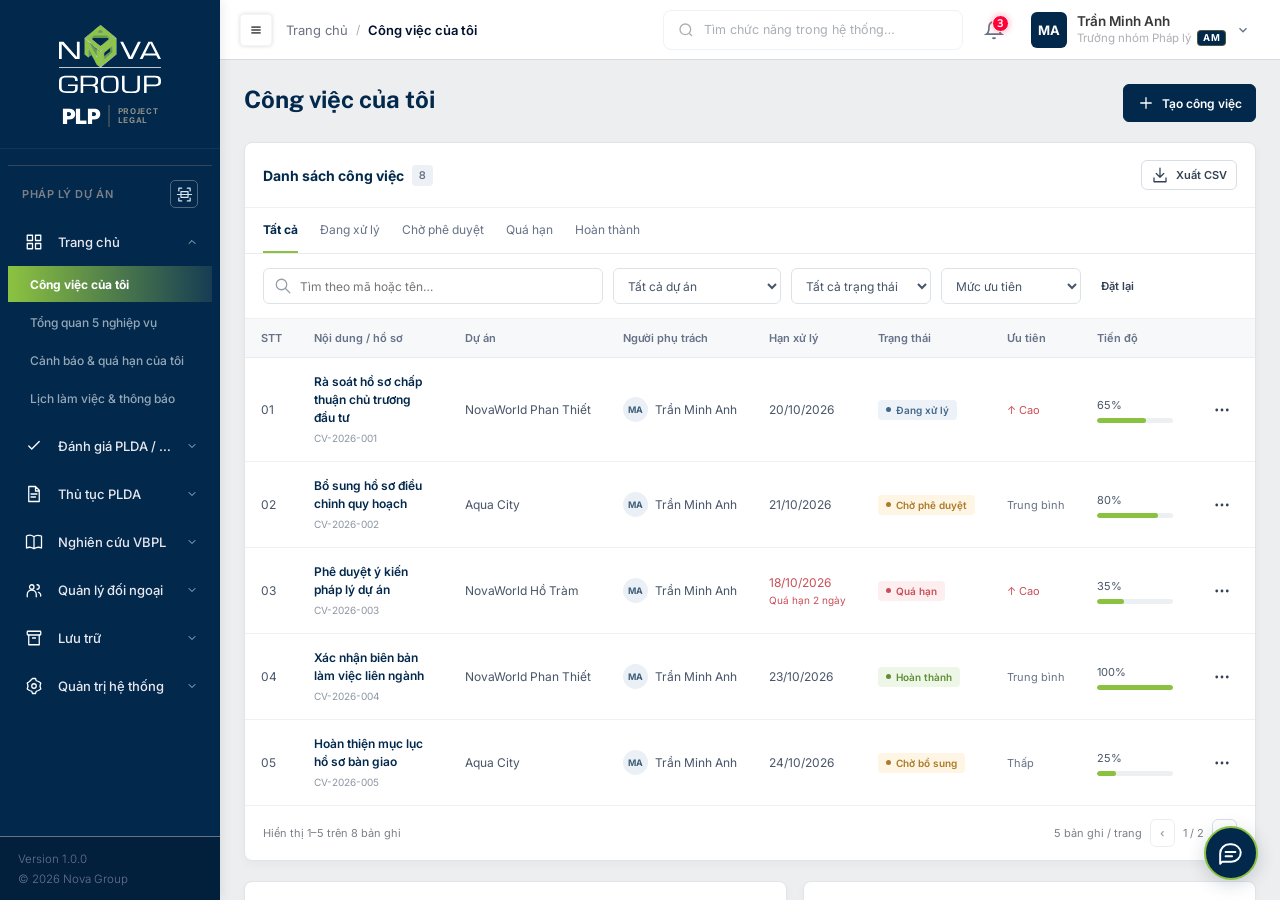
==== index.html @ b6249e37 "Format section saved data timestamps as dd/mm/yy hh:mm" ====
<!DOCTYPE html>
<html lang="vi">
<head>
  <meta charset="UTF-8">
  <meta name="viewport" content="width=device-width, initial-scale=1.0">
  <title>NovaGroup · PLP | Quản lý pháp lý dự án</title>
  
  <!-- Google Fonts: Inter, Public Sans, Nunito Sans -->
  <link rel="preconnect" href="https://fonts.googleapis.com">
  <link rel="preconnect" href="https://fonts.gstatic.com" crossorigin>
  <link href="https://fonts.googleapis.com/css2?family=Inter:wght@300;400;500;600;700;800&family=Nunito+Sans:wght@600;700;800&family=Public+Sans:wght@500;600;700;800&display=swap" rel="stylesheet">
  
  <!-- NVG Standard Layout CSS -->
  <link rel="stylesheet" href="./nvg-standard-layout 1.css">
  
  <style>
    /* Inline helper for interactive demo dropdowns */
    .nvg-dropdown-menu {
      position: absolute;
      top: 52px;
      right: 16px;
      width: 240px;
      background: #FFFFFF;
      border: 1px solid #E2E8F0;
      border-radius: 8px;
      box-shadow: 0 10px 25px -5px rgba(0, 0, 0, 0.1), 0 8px 10px -6px rgba(0, 0, 0, 0.05);
      display: none;
      flex-direction: column;
      padding: 6px 0;
      z-index: 200;
    }
    .nvg-dropdown-menu.show {
      display: flex;
    }
    .nvg-dropdown-header {
      padding: 8px 14px 4px;
      font-size: 11px;
      font-weight: 700;
      color: #94A3B8;
      text-transform: uppercase;
      letter-spacing: 0.5px;
    }
    .nvg-dropdown-item {
      padding: 8px 14px;
      font-size: 13px;
      color: #334155;
      text-decoration: none;
      display: flex;
      align-items: center;
      justify-content: space-between;
      cursor: pointer;
      transition: background 0.15s;
    }
    .nvg-dropdown-item:hover {
      background: #F1F5F9;
      color: #02284C;
    }
    .nvg-dropdown-item.active {
      font-weight: 600;
      color: #02284C;
      background: #EFF6FF;
    }
    .nvg-dropdown-divider {
      height: 1px;
      background: #E2E8F0;
      margin: 4px 0;
    }
  </style>
  <link rel="stylesheet" href="./plp.css?v=20261027-data-time">
</head>
<body>

  <!-- =====================================================================
       MASTER APP LAYOUT (LEFT + TOP + BOT + CLEAN MAIN CANVAS)
       ===================================================================== -->
  <div class="nvg-app-layout" id="nvgAppLayout">

    <!-- ===================================================================
         1. LEFT: STANDARD SIDEBAR (Slidebar_Expense - Width: 220px, #02284C)
         =================================================================== -->
    <aside class="nvg-sidebar" id="nvgSidebar">
      
      <!-- LOGO OMP / NovaGroup Brand Area (Figma Frame logo - Height: 149px, #02284C) -->
      <a href="#" class="nvg-sidebar-logo" title="NovaGroup Operations Management Platform">
        <svg class="nvg-logo-svg" width="102" height="68" viewBox="0 0 102 68" fill="none" xmlns="http://www.w3.org/2000/svg">
<path fill-rule="evenodd" clip-rule="evenodd" d="M41.4528 5.09034C41.2896 5.21474 39.168 6.95646 38.6376 7.41262H44.268C43.7376 6.95646 41.616 5.21474 41.4528 5.09034ZM29.988 16.9506C31.5384 19.8534 37.2504 30.3867 37.74 31.2575V25.203L36.0264 22.1343L29.988 16.9506ZM34.3128 13.011H48.4296L49.9392 14.1721C50.2248 13.9233 50.5104 13.716 50.7552 13.5086C49.2864 12.1816 47.8176 10.896 47.7768 10.8546H34.884C34.8432 10.896 33.4968 12.1401 32.1504 13.4257C32.436 13.6745 32.7216 13.9233 33.048 14.1721L34.3128 13.011ZM29.376 32.3357V24.1248L32.6808 30.2623L29.376 32.3357ZM51.0816 23.1295V26.4056L45.1656 31.2575V34.3263C45.6552 33.9116 53.4072 27.5253 53.5296 27.4423V21.0975C53.3664 21.2634 52.3464 22.0928 51.0816 23.1295Z" fill="#5F9E45"/>
<path fill-rule="evenodd" clip-rule="evenodd" d="M38.0254 31.9207C38.0254 31.9622 37.9846 32.0451 37.903 32.0866C37.8214 32.0866 37.7398 32.0866 37.7398 32.0037C37.7398 32.0037 29.335 16.4527 29.335 16.4112C29.2942 16.3697 29.2534 16.3283 29.1718 16.2868L25.8262 13.4254V29.474C25.9486 29.557 28.6414 31.7963 29.0902 32.1696V23.5025C29.0902 23.4195 29.131 23.378 29.2126 23.3366C29.2942 23.3366 29.335 23.378 29.3758 23.4195C29.3758 23.4195 37.9438 39.3852 37.9438 39.4267C37.9846 39.4682 40.7998 41.749 41.2078 42.1222C41.2078 41.5002 41.2486 26.82 41.2486 26.6541L38.0254 23.8757V31.9207ZM55.8958 14.006L52.387 17.0332C47.8582 20.9314 41.6158 26.2394 41.4526 26.3638L37.9846 23.378C35.4958 21.2216 32.1094 18.3188 29.539 16.1624L25.9486 13.0936C26.1934 12.8863 28.3966 11.0616 28.5598 10.9372C28.7638 11.1031 41.3302 21.429 41.3302 21.429C41.371 21.4705 41.4526 21.4705 41.5342 21.429C41.5342 21.429 54.1822 11.1446 54.3454 10.9787C54.5086 11.1031 56.7118 12.9278 56.9566 13.1351C56.9158 13.1351 56.5486 13.4669 55.8958 14.006ZM56.0998 14.2548C56.0998 14.2548 52.7542 17.1162 49.2454 20.102L41.6158 26.6541V42.0807C42.1054 41.666 56.9974 29.3911 57.1198 29.3082V13.4254C56.7526 13.7157 56.0998 14.2548 56.0998 14.2548ZM53.8558 27.5665V20.8069C53.8558 20.7655 53.815 20.6825 53.7334 20.6411C53.6926 20.5996 53.611 20.6411 53.5702 20.6825L44.9206 27.7738C44.8798 27.8153 44.8798 27.8567 44.8798 27.8982V34.6992C44.8798 34.7407 44.9206 34.8236 44.9614 34.8236C45.0022 34.8651 45.0838 34.8236 45.1246 34.8236L53.815 27.6909C53.815 27.6494 53.8558 27.6079 53.8558 27.5665ZM34.7206 10.6055C34.7614 10.564 34.8022 10.564 34.843 10.564H47.8174C47.8582 10.564 47.899 10.564 47.9398 10.6055C47.9398 10.6055 49.4902 11.974 50.9998 13.301C52.5502 12.0569 53.7742 11.0616 54.1822 10.7299C52.0198 8.9467 49.3678 6.79029 49.3678 6.79029C49.3678 6.79029 41.6158 0.486948 41.4526 0.32107C41.3302 0.404009 33.2926 7.03911 28.8454 10.6884C29.2534 11.0202 30.4366 11.974 31.9054 13.218C33.2926 11.9325 34.7206 10.6055 34.7206 10.6055ZM38.107 7.41233L41.371 4.75829C41.4526 4.71682 41.4934 4.71682 41.575 4.75829L44.839 7.41233C44.8798 7.4538 44.9206 7.53674 44.8798 7.57821C44.8798 7.66115 44.7982 7.70262 44.7166 7.70262H38.1886C38.107 7.70262 38.0662 7.66115 38.0254 7.57821C38.0254 7.53674 38.0254 7.49527 38.107 7.41233Z" fill="#8DC63F"/>
<path fill-rule="evenodd" clip-rule="evenodd" d="M38.1886 7.70262H44.7166C44.7982 7.70262 44.839 7.66147 44.8798 7.62C44.9206 7.53706 44.8798 7.49559 44.839 7.45412L41.575 4.80008C41.5342 4.75861 41.4526 4.75861 41.371 4.80008L38.107 7.45412C38.0662 7.49559 38.0254 7.57853 38.0662 7.62C38.0662 7.66147 38.107 7.70262 38.1886 7.70262ZM41.4528 5.09034C41.616 5.21474 43.7376 6.95646 44.268 7.41262H38.6376C39.168 6.95646 41.2896 5.21474 41.4528 5.09034ZM57.3238 12.9695C57.3646 12.9695 57.4054 13.0525 57.4054 13.094V29.2255C57.4054 29.2255 57.4054 29.4744 57.3646 29.4744L41.575 42.5372C41.5342 42.5787 41.5342 42.5787 41.4934 42.6202C41.4526 42.6616 41.371 42.6616 41.3302 42.6202L37.7806 39.6344C37.7806 39.5929 37.7398 39.5929 37.7398 39.5929C37.7398 39.5929 29.9879 25.1201 29.4575 24.0833V32.4187C29.4575 32.5016 29.4167 32.5431 29.3759 32.5431C29.3351 32.5846 29.2535 32.5846 29.2127 32.5431L25.6631 29.5988C25.6223 29.5573 25.6223 29.5158 25.6223 29.4744V13.011L41.4526 0.031102C41.4934 -0.0103673 41.6158 -0.0103673 41.6566 0.031102L57.3238 12.9695ZM41.4526 0.32107C41.6158 0.445478 49.327 6.79061 49.327 6.79061C49.327 6.79061 51.9382 8.94702 54.1414 10.7302C53.7334 11.062 52.5094 12.0572 50.959 13.3013C49.4494 11.9743 47.899 10.6058 47.899 10.6058C47.8582 10.5643 47.8174 10.5643 47.7766 10.5643H34.8023C34.7615 10.564 34.7207 10.564 34.6799 10.6058C34.6799 10.6058 33.2927 11.9328 31.8647 13.2598C30.3551 12.0158 29.2127 11.062 28.8047 10.7302C33.2927 7.0809 41.3302 0.445478 41.4526 0.32107ZM50.7142 13.5086C49.2454 12.1816 47.7766 10.9375 47.7358 10.8546L34.884 10.8546C34.8432 10.896 33.4968 12.1401 32.1504 13.4257C35.8632 16.4944 41.2894 20.9317 41.4526 21.0561C41.575 20.9731 46.9606 16.5774 50.7142 13.5086ZM41.2078 26.5715L38.0254 23.8345L38.0254 31.9207C38.0254 32.0037 37.9846 32.0451 37.903 32.0866C37.8214 32.0866 37.7806 32.0866 37.7398 32.0037C37.7398 32.0037 29.335 16.4527 29.335 16.4112C29.2942 16.3697 29.2534 16.3283 29.1718 16.2868L25.8262 13.4254V29.474C25.9486 29.557 28.6414 31.7963 29.0902 32.1696V23.5025C29.0902 23.4195 29.131 23.378 29.2126 23.3366C29.2942 23.3366 29.335 23.378 29.3758 23.4195C29.3758 23.4195 37.903 39.3852 37.9438 39.4267C37.9846 39.4682 40.7998 41.749 41.2078 42.1222L41.2078 26.5715ZM29.988 16.9506C31.5384 19.8534 37.2504 30.3867 37.74 31.2575L37.7398 23.5857L29.988 16.9506ZM41.4526 26.3638C41.575 26.2394 47.8582 20.9314 52.387 17.0332L55.8958 14.006C56.5486 13.4669 56.9158 13.1354 56.9566 13.094C56.7118 12.8866 54.5494 11.1034 54.3454 10.9375C54.1414 11.1034 41.5342 21.3878 41.5342 21.3878C41.4934 21.4293 41.4118 21.4293 41.3302 21.3878C41.3302 21.3878 28.7639 11.062 28.5599 10.8961C28.3967 11.0205 26.1935 12.8451 25.9487 13.0525L29.5391 16.1212C32.0687 18.3191 35.4551 21.222 37.9846 23.3369L41.4526 26.3638ZM57.079 29.3085V13.4672C56.7526 13.716 56.0998 14.2548 56.0998 14.2548C56.0998 14.2548 52.7542 17.1162 49.2454 20.102L41.6158 26.6541V42.0807C42.1054 41.666 56.9566 29.3914 57.079 29.3085ZM53.7334 20.6411C53.6926 20.5996 53.611 20.5999 53.5702 20.6414L44.9206 27.7738C44.8798 27.8153 44.8798 27.8567 44.8798 27.8982V34.6992C44.8798 34.7407 44.9206 34.8236 44.9614 34.8236C45.0022 34.8651 45.0838 34.8236 45.1246 34.8236L53.815 27.6909C53.8558 27.6494 53.8966 27.6082 53.8966 27.5668V20.8073C53.8558 20.7243 53.815 20.6411 53.7334 20.6411ZM53.5294 27.4838L53.5296 21.0975C53.04 21.4707 45.2878 27.8571 45.1654 27.94L45.1656 34.3263C45.6552 33.953 53.407 27.5668 53.5294 27.4838Z" fill="white"/>
<path fill-rule="evenodd" clip-rule="evenodd" d="M20.6448 16.7436V34.0363H16.1568L2.73359 18.9414V34.0363H0V16.7436H4.44719L17.9112 31.9628V16.7436H20.6448Z" fill="white"/>
<path fill-rule="evenodd" clip-rule="evenodd" d="M79.0297 16.7437H81.8857L73.4809 34.0365H69.6865L61.2001 16.7437H64.0561L70.3801 29.2675L70.9921 30.5945C71.2369 31.0922 71.4001 31.5483 71.5633 31.9215H71.6449C72.0121 31.0507 72.3793 30.1798 72.7873 29.2675L79.0297 16.7437Z" fill="white"/>
<path fill-rule="evenodd" clip-rule="evenodd" d="M97.3488 30.3872H85.3536L83.5176 34.0365H80.7025L89.3928 16.7437H93.1464L102 34.0365H99.1848L97.3488 30.3872ZM96.5736 28.3966L91.3104 18.3611L86.1288 28.3966H96.5736Z" fill="white"/>
<path d="M102 42.123H0.000184764V42.7036H102V42.123Z" fill="white"/>
<path d="M18.6865 59.4569V61.406C18.6865 65.6359 18.6865 67.9996 11.669 67.9996H7.79297C1.87698 67.9996 0.000184764 65.5529 0.000184764 62.5671V57.342C0.000184764 53.0706 1.18338 50.7898 8.11937 50.7898H12.4034C17.0137 50.7898 18.6457 52.2827 18.6457 54.8953C18.6457 55.2685 18.6457 55.5173 18.6457 55.8905H16.1161V55.1026C16.1161 54.2318 15.9529 52.5315 12.689 52.5315H7.18097C3.34578 52.5315 2.65218 53.6927 2.65218 57.0517V61.7792C2.65218 65.2626 3.67218 66.3408 7.50737 66.3408H11.9138C15.3818 66.3408 16.1161 65.2212 16.1161 63.4794V61.1157H8.97616V59.4569H18.6865Z" fill="white"/>
<path d="M96.3292 50.7902H85.1092V68H87.598V61.2405H95.3908C99.634 61.2405 101.96 60.0379 101.96 56.9691V55.7665C102 54.6054 102.204 50.7902 96.3292 50.7902ZM99.3484 56.6788C99.3484 58.7523 97.9204 59.5817 94.7788 59.5817H87.598V52.449H94.3708C99.1852 52.4075 99.43 53.3613 99.3484 56.6788Z" fill="white"/>
<path d="M52.0613 50.7902H49.4909C44.3093 50.7902 41.9021 51.4952 41.9021 58.0888V60.7014C41.9021 67.3365 44.2685 68 49.4909 68H52.0613C57.2429 68 59.6093 67.295 59.6093 60.7014V58.0888C59.6093 51.4537 57.2429 50.7902 52.0613 50.7902ZM57.0797 60.4526C57.0797 66.3827 55.9373 66.3827 51.6941 66.3827H49.8581C45.7373 66.3827 44.4317 66.3827 44.4317 60.4526V58.3376C44.4317 52.4075 45.5741 52.4075 49.8173 52.4075H51.6533C55.9373 52.4075 57.0389 52.4075 57.0389 58.3376V60.4526H57.0797Z" fill="white"/>
<path d="M80.9065 50.7902V63.231C80.9065 67.6268 77.3977 68 73.0729 68H70.8697C66.5449 68 63.0361 67.6268 63.0361 63.231V50.7902H65.5657V61.0331C65.5657 65.4289 65.5657 66.4242 71.1961 66.4242H72.7465C78.3769 66.4242 78.3769 65.4289 78.3769 61.0331V50.7902H80.9065Z" fill="white"/>
<path d="M39.0461 55.6421V55.3104C39.0461 53.6516 38.5973 50.7902 32.5589 50.7902H21.6654V68H24.1949V61.0331H31.3349C35.5781 61.0331 36.1901 62.2772 36.1901 63.7701V68H38.7605V63.4798C38.7605 60.9087 36.4349 60.2867 35.1293 60.2867C38.8421 59.7891 39.0461 58.545 39.0461 55.6421ZM36.4349 56.6374C36.4349 58.2132 35.5781 59.4573 32.0285 59.4573H24.2358V52.4904H32.7629C36.2717 52.4904 36.4349 54.1907 36.4349 55.7665V56.6374Z" fill="white"/>
</svg>
        <div class="nvg-omp-submark">
          <span class="nvg-omp-code">PLP</span>
          <div class="nvg-omp-pipe"></div>
          <div class="nvg-omp-labels">
            <span>PROJECT</span>
            <span>LEGAL</span>
          </div>
        </div>
      </a>

      <!-- SLIDE MENU LIST (REAL ESTATE SUB-SYSTEMS - FIGMA MATCH) -->
      <nav class="nvg-sidebar-menu" id="navigation" aria-label="Menu nghiệp vụ"></nav>

      <!-- SIDEBAR FOOTER (Frame 188 - Height: 64px, #02203C) -->
      <div class="nvg-sidebar-footer">
        <span class="nvg-version-text">Version 1.0.0</span>
        <span class="nvg-version-text">© 2026 Nova Group</span>
      </div>

    </aside>

    <!-- ===================================================================
         RIGHT CONTENT COLUMN (TOP HEADER + MAIN CANVAS + SYSTEM BOTBAR)
         =================================================================== -->
    <div class="nvg-main-wrapper">

      <!-- =================================================================
           2. TOP: STANDARD HEADER (HEADER - Height: 60px, #FFFFFF)
           ================================================================= -->
      <header class="nvg-header">
        
        <!-- Header Left: Sidebar Toggle (Hamburger) -->
        <div class="nvg-header-left">
          
          <!-- Toggle Button (Frame 28766 - 32x32px Hamburger) -->
          <button class="nvg-toggle-btn" id="sidebarToggleBtn" title="Thu gọn / Mở rộng Menu" onclick="toggleSidebar()">
            <svg viewBox="0 0 24 24"><line x1="4" y1="7" x2="20" y2="7"></line><line x1="4" y1="12" x2="20" y2="12"></line><line x1="4" y1="17" x2="20" y2="17"></line></svg>
          </button>
          <nav id="breadcrumb" class="nvg-breadcrumb" aria-label="Đường dẫn"></nav>
        </div>

        <!-- Header Right: Search, Notifications, Profile (Figma Match) -->
        <div class="nvg-header-right">
          
          <!-- Search Input Box (Figma exact placeholder) -->
          <div class="nvg-search-box">
            <div class="nvg-search-icon">
              <svg viewBox="0 0 24 24"><circle cx="11" cy="11" r="8"></circle><line x1="21" y1="21" x2="16.65" y2="16.65"></line></svg>
            </div>
            <input type="text" class="nvg-search-input" id="globalSearch" aria-label="Tìm kiếm chức năng" placeholder="Tìm chức năng trong hệ thống…" autocomplete="off">
          </div>

          <!-- Notification Bell with Red Badge ("6") -->
          <button class="nvg-noti-btn" title="Thông báo hệ thống" onclick="navigate('p04')">
            <svg viewBox="0 0 24 24"><path d="M18 8A6 6 0 0 0 6 8c0 7-3 9-3 9h18s-3-2-3-9"></path><path d="M13.73 21a2 2 0 0 1-3.46 0"></path></svg>
            <span class="nvg-noti-badge">3</span>
          </button>

          <!-- User Profile: Trần Minh Anh (Trưởng nhóm Pháp lý) -->
          <div class="nvg-user-profile" id="userProfileBtn" onclick="toggleProfileDropdown()">
            <div class="nvg-avatar" style="background: linear-gradient(135deg, #10B981, #047857);">
              <!-- User Initials or Avatar -->
              <span style="font-weight: 700; color: #FFFFFF;">MA</span>
            </div>
            <div class="nvg-user-info">
              <span class="nvg-user-name">Trần Minh Anh</span>
              <div class="nvg-user-role-row">
                <span class="nvg-user-role">Trưởng nhóm Pháp lý</span>
                <span class="nvg-am-badge">AM</span>
              </div>
            </div>
            <div class="nvg-user-chevron">
              <svg viewBox="0 0 24 24"><polyline points="6 9 12 15 18 9"></polyline></svg>
            </div>
          </div>

          <!-- AM Role Dropdown Menu (Interactive Simulation) -->
          <div class="nvg-dropdown-menu" id="profileDropdown">
            <div class="nvg-dropdown-header">Vai trò trình bày</div>
            <button class="nvg-dropdown-item btn ghost" onclick="switchAmRole('Trưởng nhóm Pháp lý')">Trưởng nhóm Pháp lý <span class="nvg-am-badge">AM</span></button>
            <button class="nvg-dropdown-item btn ghost" onclick="switchAmRole('Chuyên viên Pháp lý')">Chuyên viên Pháp lý</button>
            <button class="nvg-dropdown-item btn ghost" onclick="switchAmRole('Chuyên viên Lưu trữ')">Chuyên viên Lưu trữ</button>
            <div class="nvg-dropdown-divider"></div>
            <a class="nvg-dropdown-item" href="./login.html">Màn hình đăng nhập</a>
          </div>
      </header>

      <!-- =================================================================
           3. MAIN WORKSPACE CANVAS (CLEAN SHELL - CONTENT AGNOSTIC)
           ================================================================= -->
      <main class="nvg-main-canvas" id="mainCanvas"><div class="nvg-content-shell" id="workspace"></div></main>

    </div>

  </div>

  <div id="searchResults" class="search-results" hidden></div>
  <div id="overlay" class="overlay" hidden></div>
  <div id="toast" class="toast" role="status" hidden></div>
  <script src="./plp-data.js"></script>
  <script src="./plp.js"></script>
  <script src="./plp-scan.js"></script>
  <script src="./plp-research-data.js"></script>
  <script src="./plp-research.js"></script>
  <script src="./plp-archive-data.js"></script>
  <script src="./plp-archive.js"></script>
  <script src="./plp-external.js"></script>
  <script src="./plp-aqua-data.js"></script>
  <script src="./plp-aqua-chat.js"></script>
  <script src="./plp-ma.js?v=20261027-data-time"></script>
  <script src="./plp-ma-reception.js?v=20261026-items"></script>
  <script src="./plp-users.js"></script>
</body>
</html>
---- nvg-standard-layout 1.css ----
/**
 * ==============================================================================
 * NOVAGROUP STANDARD UI DESIGN SYSTEM & LAYOUT SHELL
 * Version: 1.0.0 (2026 Baseline)
 * Based on Figma Blueprint: OMP & NVG Enterprise Standard Layout
 * 
 * Elements Included:
 *   - Left: Standard Sidebar (220px, #02284C) with Logo, Slide Menu, Submenu & Footer
 *   - Top:  Standard Header (60px, #FFFFFF) with Toggle, Breadcrumbs, Search, Noti, Profile & AM
 *   - Bot:  Sidebar Footer (64px, #02203C) + System Bottom Status Bar (32px, #FFFFFF)
 *   - Main: Clean Canvas Shell (#EDEEEF) ready for any business module
 * ==============================================================================
 */

@import url('https://fonts.googleapis.com/css2?family=Inter:wght@300;400;500;600;700;800&family=Nunito+Sans:wght@600;700;800&family=Public+Sans:wght@500;600;700;800&display=swap');

:root {
  /* ---------------------------------------------------------
   * COLOR TOKENS (FIGMA EXTRACTED)
   * --------------------------------------------------------- */
  --nvg-canvas-bg: #EDEEEF;
  
  /* Sidebar (Left) */
  --nvg-sidebar-width: 220px;
  --nvg-sidebar-width-collapsed: 68px;
  --nvg-sidebar-bg: #02284C;              /* BLUE/B3 */
  --nvg-sidebar-footer-bg: #02203C;       /* Darker Navy */
  --nvg-sidebar-border-divider: #334759;  /* Frame 34822 border */
  --nvg-sidebar-footer-border: #667286;   /* Frame 188 border */
  --nvg-sidebar-text-main: #E8E9F0;       /* Menu text */
  --nvg-sidebar-text-muted: #96A8B7;      /* Submenu item text */
  --nvg-sidebar-text-subtle: #A5B9C9;
  --nvg-sidebar-text-dim: #7B8088;        /* Section header WORKSPACE */
  --nvg-sidebar-text-footer: #697391;     /* Version text */
  --nvg-sidebar-chevron: #D4D9DD;
  
  /* Active Submenu Highlight */
  --nvg-sub-active-gradient: linear-gradient(90deg, #8BC141 0%, rgba(193, 239, 155, 0.1) 100%);
  --nvg-accent-green: #8BC141;
  
  /* Topbar (Top) */
  --nvg-header-height: 60px;
  --nvg-header-bg: #FFFFFF;
  --nvg-header-border: #D9D9D9;
  --nvg-search-border: #F0F2F5;
  --nvg-search-placeholder: #A9AFB5;
  --nvg-noti-icon-color: #667286;
  --nvg-noti-badge-bg: #FF0037;
  --nvg-noti-badge-glow: rgba(249, 60, 101, 0.45);
  
  /* Profile & Typography */
  --nvg-user-name: #383838;
  --nvg-user-role: #ADAFB4;
  --nvg-user-chevron: #667286;
  --nvg-am-badge-bg: #02284C;
  --nvg-am-badge-gold: #C59B27;
  
  /* Bottom Bar (Bot) */
  --nvg-botbar-height: 32px;
  --nvg-botbar-bg: #FFFFFF;
  --nvg-botbar-border: #D9D9D9;
  --nvg-botbar-text: #667286;
  
  /* Fonts */
  --nvg-font-sans: 'Inter', -apple-system, BlinkMacSystemFont, 'Segoe UI', Roboto, Helvetica, Arial, sans-serif;
  --nvg-font-brand: 'Public Sans', 'Inter', sans-serif;
  --nvg-font-num: 'Nunito Sans', 'Inter', sans-serif;

  /* Transitions & Shadows */
  --nvg-transition: all 0.22s cubic-bezier(0.4, 0, 0.2, 1);
  --nvg-shadow-toggle: 0px 0px 4px rgba(0, 0, 0, 0.15);
  --nvg-shadow-card: 0px 4px 10px rgba(0, 0, 0, 0.03);
}

/* ---------------------------------------------------------
 * BASE RESET
 * --------------------------------------------------------- */
* {
  box-sizing: border-box;
  margin: 0;
  padding: 0;
}

html, body {
  width: 100%;
  height: 100%;
  overflow: hidden;
  font-family: var(--nvg-font-sans);
  background-color: var(--nvg-canvas-bg);
  color: #1C212C;
  -webkit-font-smoothing: antialiased;
  -moz-osx-font-smoothing: grayscale;
}

/* ---------------------------------------------------------
 * MASTER APP CONTAINER (FLEXIBLE FULL-SCREEN CANVAS)
 * --------------------------------------------------------- */
.nvg-app-layout {
  display: flex;
  width: 100vw;
  height: 100vh;
  background-color: var(--nvg-canvas-bg);
  overflow: hidden;
  position: relative;
}

/* =========================================================
 * 1. LEFT: STANDARD SIDEBAR (Slidebar_Expense)
 * ========================================================= */
.nvg-sidebar {
  width: var(--nvg-sidebar-width);
  height: 100vh;
  background-color: var(--nvg-sidebar-bg);
  display: flex;
  flex-direction: column;
  flex-shrink: 0;
  position: relative;
  z-index: 100;
  transition: width 0.25s cubic-bezier(0.4, 0, 0.2, 1);
  box-shadow: 2px 0 10px rgba(0, 0, 0, 0.08);
}

/* Sidebar Logo Header (LOGO OMP - Height: 149px, #02284C) */
.nvg-sidebar-logo {
  box-sizing: border-box;
  display: flex;
  flex-direction: column;
  align-items: center;
  justify-content: center;
  padding: 18px 14px 14px;
  gap: 12px;
  width: 100%;
  height: 149px;
  border-bottom: 1px solid rgba(255, 255, 255, 0.06);
  text-decoration: none;
  transition: var(--nvg-transition);
}

.nvg-sidebar-logo .nvg-logo-svg {
  width: 102px;
  height: 68px;
  display: block;
  flex-shrink: 0;
}

.nvg-sidebar-logo:hover {
  opacity: 0.95;
  transform: translateY(-1px);
}

/* OMP Submark Lockup (OM | OPERATION MANAGEMENT) */
.nvg-omp-submark {
  display: flex;
  flex-direction: row;
  align-items: center;
  justify-content: center;
  gap: 8px;
  width: 102px;
}

.nvg-omp-code {
  font-family: var(--nvg-font-sans);
  font-weight: 900;
  font-size: 21px;
  line-height: 1;
  color: #FFFFFF;
  letter-spacing: -0.5px;
}

.nvg-omp-pipe {
  width: 1.5px;
  height: 22px;
  background-color: #334759;
  flex-shrink: 0;
}

.nvg-omp-labels {
  display: flex;
  flex-direction: column;
  line-height: 1.15;
}

.nvg-omp-labels span {
  font-family: var(--nvg-font-brand);
  font-weight: 700;
  font-size: 8px;
  letter-spacing: 0.08em;
  color: #8E9189;
  white-space: nowrap;
}

/* Sidebar Menu List (slide menu) */
.nvg-sidebar-menu {
  display: flex;
  flex-direction: column;
  align-items: stretch;
  padding: 10px 8px;
  gap: 4px;
  width: 100%;
  flex: 1;
  overflow-y: auto;
  overflow-x: hidden;
}

/* Custom Scrollbar for Sidebar */
.nvg-sidebar-menu::-webkit-scrollbar {
  width: 4px;
}
.nvg-sidebar-menu::-webkit-scrollbar-thumb {
  background: rgba(255, 255, 255, 0.15);
  border-radius: 4px;
}

/* Menu Item (Menu_item_expense) */
.nvg-menu-item {
  box-sizing: border-box;
  display: flex;
  flex-direction: row;
  align-items: center;
  padding: 8px 14px;
  gap: 12px;
  width: 100%;
  height: 44px;
  border-radius: 8px;
  color: var(--nvg-sidebar-text-main);
  text-decoration: none;
  cursor: pointer;
  user-select: none;
  transition: var(--nvg-transition);
  position: relative;
}

.nvg-menu-item:hover {
  background: rgba(255, 255, 255, 0.08);
  color: #FFFFFF;
}

.nvg-menu-item.active {
  background: rgba(255, 255, 255, 0.12);
  color: #FFFFFF;
  font-weight: 600;
}

.nvg-menu-icon {
  width: 24px;
  height: 24px;
  display: flex;
  align-items: center;
  justify-content: center;
  flex-shrink: 0;
  color: #FFFFFF;
}

.nvg-menu-icon svg {
  width: 18px;
  height: 18px;
  stroke: currentColor;
  fill: none;
  stroke-width: 2;
  stroke-linecap: round;
  stroke-linejoin: round;
}

.nvg-menu-label {
  font-family: var(--nvg-font-sans);
  font-weight: 500;
  font-size: 14px;
  line-height: 17px;
  color: inherit;
  flex: 1;
  white-space: nowrap;
  overflow: hidden;
  text-overflow: ellipsis;
}

.nvg-menu-chevron {
  width: 12px;
  height: 12px;
  display: flex;
  align-items: center;
  justify-content: center;
  flex-shrink: 0;
  color: var(--nvg-sidebar-chevron);
  transition: transform 0.2s ease;
}

.nvg-menu-chevron svg {
  width: 10px;
  height: 10px;
  stroke: currentColor;
  fill: none;
  stroke-width: 2.2;
}

.nvg-menu-group.open .nvg-menu-chevron {
  transform: rotate(180deg);
}

/* Workspace / Section Divider Header (Frame 34822) */
.nvg-menu-section {
  box-sizing: border-box;
  display: flex;
  flex-direction: row;
  align-items: center;
  padding: 14px 14px 4px;
  margin-top: 6px;
  border-top: 1px solid var(--nvg-sidebar-border-divider);
  width: 100%;
}

.nvg-section-title {
  font-family: var(--nvg-font-sans);
  font-weight: 600;
  font-size: 11px;
  line-height: 15px;
  letter-spacing: 0.05em;
  color: var(--nvg-sidebar-text-dim);
  text-transform: uppercase;
  white-space: nowrap;
}

/* Submenu Accordion Container */
.nvg-submenu {
  display: none;
  flex-direction: column;
  align-items: stretch;
  padding: 2px 0 4px;
  gap: 2px;
  width: 100%;
}

.nvg-menu-group.open .nvg-submenu {
  display: flex;
}

/* Submenu Item (Menu_item_sub) */
.nvg-submenu-item {
  box-sizing: border-box;
  display: flex;
  flex-direction: row;
  align-items: center;
  padding: 4px 14px 4px 48px;
  gap: 12px;
  width: 100%;
  height: 36px;
  color: var(--nvg-sidebar-text-muted);
  text-decoration: none;
  font-family: var(--nvg-font-sans);
  font-weight: 500;
  font-size: 13.5px;
  line-height: 17px;
  border-radius: 6px;
  cursor: pointer;
  white-space: nowrap;
  overflow: hidden;
  text-overflow: ellipsis;
  transition: var(--nvg-transition);
}

.nvg-submenu-item:hover {
  color: #FFFFFF;
  background: rgba(255, 255, 255, 0.04);
}

/* Active Submenu Item (Exact Figma gradient #8BC141) */
.nvg-submenu-item.active {
  background: var(--nvg-sub-active-gradient);
  color: #FFFFFF;
  font-weight: 700;
  border-radius: 0;
  border-left: 3px solid #8BC141;
  padding-left: 45px;
}

/* Sidebar Bottom Footer (Frame 188) */
.nvg-sidebar-footer {
  box-sizing: border-box;
  display: flex;
  flex-direction: column;
  justify-content: center;
  align-items: flex-start;
  padding: 12px 18px;
  gap: 2px;
  width: 100%;
  height: 64px;
  background-color: var(--nvg-sidebar-footer-bg);
  border-top: 1px solid var(--nvg-sidebar-footer-border);
  flex-shrink: 0;
}

.nvg-version-text {
  font-family: var(--nvg-font-sans);
  font-style: normal;
  font-weight: 300;
  font-size: 11.5px;
  line-height: 18px;
  color: var(--nvg-sidebar-text-footer);
  white-space: nowrap;
}

/* =========================================================
 * 2. TOP: STANDARD HEADER (HEADER 60px)
 * ========================================================= */
.nvg-main-wrapper {
  display: flex;
  flex-direction: column;
  flex: 1;
  min-width: 0;
  height: 100vh;
  overflow: hidden;
  position: relative;
}

.nvg-header {
  box-sizing: border-box;
  display: flex;
  flex-direction: row;
  align-items: center;
  justify-content: space-between;
  padding: 0 20px;
  gap: 16px;
  width: 100%;
  height: var(--nvg-header-height);
  background: var(--nvg-header-bg);
  border-bottom: 1px solid var(--nvg-header-border);
  flex-shrink: 0;
  z-index: 90;
}

/* Header Left: Toggle & Breadcrumb */
.nvg-header-left {
  display: flex;
  flex-direction: row;
  align-items: center;
  gap: 14px;
  flex: 1;
  min-width: 0;
}

/* Sidebar Toggle Button (Frame 28766) */
.nvg-toggle-btn {
  display: flex;
  align-items: center;
  justify-content: center;
  width: 32px;
  height: 32px;
  background: #FFFFFF;
  box-shadow: var(--nvg-shadow-toggle);
  border: 1px solid rgba(0, 0, 0, 0.04);
  border-radius: 4px;
  cursor: pointer;
  flex-shrink: 0;
  transition: var(--nvg-transition);
}

.nvg-toggle-btn:hover {
  box-shadow: 0px 2px 8px rgba(0, 0, 0, 0.2);
  transform: translateY(-1px);
}

.nvg-toggle-btn svg {
  width: 14px;
  height: 14px;
  stroke: #090909;
  stroke-width: 2;
  fill: none;
}

/* Breadcrumb Navigation */
.nvg-breadcrumb {
  display: flex;
  flex-direction: row;
  align-items: center;
  gap: 8px;
  white-space: nowrap;
  overflow: hidden;
  text-overflow: ellipsis;
}

.nvg-breadcrumb-item {
  font-family: var(--nvg-font-sans);
  font-size: 13px;
  font-weight: 400;
  color: #6B7280;
  text-decoration: none;
  transition: var(--nvg-transition);
}

.nvg-breadcrumb-item:hover {
  color: #02284C;
}

.nvg-breadcrumb-separator {
  color: #A9AFB5;
  font-size: 12px;
}

.nvg-breadcrumb-item.current {
  font-weight: 600;
  color: #00112D;
  pointer-events: none;
}

/* Header Right: Search, Notification, Profile (top left info) */
.nvg-header-right {
  display: flex;
  flex-direction: row;
  align-items: center;
  justify-content: flex-end;
  gap: 16px;
  flex-shrink: 0;
}

/* Search Input Box (Input/TextInput 317px x 40px) */
.nvg-search-box {
  box-sizing: border-box;
  display: flex;
  flex-direction: row;
  align-items: center;
  padding: 0 12px;
  gap: 8px;
  width: 300px;
  height: 40px;
  background: #FFFFFF;
  border: 1px solid var(--nvg-search-border);
  border-radius: 8px;
  transition: var(--nvg-transition);
}

.nvg-search-box:focus-within {
  border-color: #4279F6;
  box-shadow: 0 0 0 3px rgba(66, 121, 246, 0.12);
}

.nvg-search-icon {
  width: 20px;
  height: 20px;
  display: flex;
  align-items: center;
  justify-content: center;
  color: var(--nvg-search-placeholder);
  flex-shrink: 0;
}

.nvg-search-icon svg {
  width: 16px;
  height: 16px;
  stroke: currentColor;
  fill: none;
  stroke-width: 2;
}

.nvg-search-input {
  border: none;
  outline: none;
  background: transparent;
  width: 100%;
  font-family: var(--nvg-font-sans);
  font-weight: 400;
  font-size: 12.5px;
  color: #1C212C;
}

.nvg-search-input::placeholder {
  color: var(--nvg-search-placeholder);
}

/* Notification Button & Badge (Noti) */
.nvg-noti-btn {
  position: relative;
  width: 38px;
  height: 38px;
  display: flex;
  align-items: center;
  justify-content: center;
  border-radius: 8px;
  background: transparent;
  border: none;
  cursor: pointer;
  color: var(--nvg-noti-icon-color);
  transition: var(--nvg-transition);
}

.nvg-noti-btn:hover {
  background: #F3F4F6;
  color: #02284C;
}

.nvg-noti-btn svg {
  width: 20px;
  height: 20px;
  stroke: currentColor;
  fill: none;
  stroke-width: 2;
}

.nvg-noti-badge {
  position: absolute;
  top: 4px;
  right: 4px;
  min-width: 17px;
  height: 17px;
  padding: 0 4px;
  background: var(--nvg-noti-badge-bg);
  border-radius: 9px;
  display: flex;
  align-items: center;
  justify-content: center;
  font-family: var(--nvg-font-num);
  font-weight: 700;
  font-size: 11px;
  line-height: 1;
  color: #FFFFFF;
  box-shadow: 0 0 6px var(--nvg-noti-badge-glow);
  border: 1.5px solid #FFFFFF;
}

/* User Profile with AM (Approval Matrix) Role Pill */
.nvg-user-profile {
  display: flex;
  flex-direction: row;
  align-items: center;
  gap: 10px;
  padding: 4px 10px 4px 6px;
  border-radius: 8px;
  cursor: pointer;
  user-select: none;
  transition: var(--nvg-transition);
}

.nvg-user-profile:hover {
  background: #F3F4F6;
}

.nvg-avatar {
  width: 36px;
  height: 36px;
  border-radius: 6px;
  background: #02284C;
  color: #FFFFFF;
  display: flex;
  align-items: center;
  justify-content: center;
  font-weight: 700;
  font-size: 13px;
  flex-shrink: 0;
  position: relative;
  overflow: hidden;
}

.nvg-avatar img {
  width: 100%;
  height: 100%;
  object-fit: cover;
}

.nvg-user-info {
  display: flex;
  flex-direction: column;
  line-height: 1.25;
}

.nvg-user-name {
  font-family: var(--nvg-font-sans);
  font-weight: 600;
  font-size: 13.5px;
  color: var(--nvg-user-name);
  white-space: nowrap;
}

.nvg-user-role-row {
  display: flex;
  align-items: center;
  gap: 6px;
}

.nvg-user-role {
  font-family: var(--nvg-font-sans);
  font-weight: 400;
  font-size: 11.5px;
  color: var(--nvg-user-role);
  white-space: nowrap;
}

/* Approval Matrix (AM) Tag (Standard NVG Convention) */
.nvg-am-badge {
  display: inline-flex;
  align-items: center;
  padding: 1px 5px;
  background: #02284C;
  color: #FFFFFF;
  border-radius: 4px;
  font-size: 9.5px;
  font-weight: 700;
  letter-spacing: 0.3px;
  border: 1px solid rgba(197, 155, 39, 0.4);
}

.nvg-user-chevron {
  color: var(--nvg-user-chevron);
  display: flex;
  align-items: center;
}

.nvg-user-chevron svg {
  width: 14px;
  height: 14px;
  stroke: currentColor;
  fill: none;
  stroke-width: 2.2;
}

/* =========================================================
 * 3. BOT: SYSTEM BOTTOM BAR (STATUS & AM SCOPE)
 * ========================================================= */
.nvg-botbar {
  height: var(--nvg-botbar-height);
  background: var(--nvg-botbar-bg);
  border-top: 1px solid var(--nvg-botbar-border);
  display: flex;
  flex-direction: row;
  align-items: center;
  justify-content: space-between;
  padding: 0 20px;
  flex-shrink: 0;
  font-size: 11.5px;
  color: var(--nvg-botbar-text);
  z-index: 80;
}

.nvg-botbar-left {
  display: flex;
  align-items: center;
  gap: 8px;
}

.nvg-status-dot {
  width: 7px;
  height: 7px;
  border-radius: 50%;
  background: #00AB55;
  box-shadow: 0 0 6px #00AB55;
}

.nvg-botbar-right {
  display: flex;
  align-items: center;
  gap: 14px;
}

/* =========================================================
 * 4. CENTER: MAIN WORKSPACE CANVAS (EMPTY SHELL)
 * ========================================================= */
.nvg-main-canvas {
  flex: 1;
  overflow-y: auto;
  overflow-x: hidden;
  padding: 24px;
  background-color: var(--nvg-canvas-bg);
  display: flex;
  flex-direction: column;
}

.nvg-content-shell {
  width: 100%;
  max-width: 1440px;
  margin: 0 auto;
  display: flex;
  flex-direction: column;
  gap: 20px;
  flex: 1;
}

/* Empty State / Module Slot Container */
.nvg-module-slot {
  background: #FFFFFF;
  border: 1px dashed #CBD5E1;
  border-radius: 12px;
  padding: 40px 24px;
  display: flex;
  flex-direction: column;
  align-items: center;
  justify-content: center;
  text-align: center;
  gap: 12px;
  color: #64748B;
  flex: 1;
  min-height: 380px;
  box-shadow: var(--nvg-shadow-card);
}

.nvg-slot-icon {
  width: 56px;
  height: 56px;
  border-radius: 12px;
  background: #EFF6FF;
  color: #02284C;
  display: flex;
  align-items: center;
  justify-content: center;
}

.nvg-slot-icon svg {
  width: 28px;
  height: 28px;
  stroke: currentColor;
  fill: none;
  stroke-width: 1.8;
}

.nvg-slot-title {
  font-size: 18px;
  font-weight: 700;
  color: #02284C;
}

.nvg-slot-desc {
  font-size: 13.5px;
  max-width: 520px;
  line-height: 1.6;
  color: #64748B;
}

.nvg-slot-badge {
  display: inline-flex;
  align-items: center;
  padding: 4px 12px;
  background: #F1F5F9;
  border-radius: 20px;
  font-size: 12px;
  font-weight: 600;
  color: #475569;
}

/* =========================================================
 * 5. COLLAPSED SIDEBAR STATE (.nvg-collapsed)
 * ========================================================= */
.nvg-app-layout.nvg-collapsed .nvg-sidebar {
  width: var(--nvg-sidebar-width-collapsed);
}

.nvg-app-layout.nvg-collapsed .nvg-logo-meta,
.nvg-app-layout.nvg-collapsed .nvg-omp-submark,
.nvg-app-layout.nvg-collapsed .nvg-menu-label,
.nvg-app-layout.nvg-collapsed .nvg-menu-chevron,
.nvg-app-layout.nvg-collapsed .nvg-menu-section,
.nvg-app-layout.nvg-collapsed .nvg-submenu,
.nvg-app-layout.nvg-collapsed .nvg-version-text {
  display: none !important;
}

.nvg-app-layout.nvg-collapsed .nvg-sidebar-logo {
  height: 80px;
  padding: 8px 4px;
}

.nvg-app-layout.nvg-collapsed .nvg-sidebar-logo .nvg-logo-svg {
  width: 52px;
  height: 35px;
}

.nvg-app-layout.nvg-collapsed .nvg-menu-item {
  justify-content: center;
  padding: 8px;
}

.nvg-app-layout.nvg-collapsed .nvg-sidebar-footer {
  align-items: center;
  padding: 12px 0;
}

/* =========================================================
 * 6. RESPONSIVE BREAKPOINTS
 * ========================================================= */
@media (max-width: 992px) {
  .nvg-search-box {
    width: 200px;
  }
  .nvg-user-info {
    display: none;
  }
}

@media (max-width: 768px) {
  .nvg-sidebar {
    position: fixed;
    left: -220px;
    height: 100vh;
  }
  
  .nvg-app-layout.nvg-sidebar-open .nvg-sidebar {
    left: 0;
  }
  
  .nvg-search-box {
    display: none;
  }
  
  .nvg-botbar-right {
    display: none;
  }
}
---- plp.css ----
/* Business content extends the supplied NVG baseline; original shell tokens remain unchanged. */
button,input,select,textarea{font:inherit}button,a,input,select,textarea{outline-offset:3px}button{cursor:pointer}button:disabled{cursor:default;opacity:.5}svg.icon{width:18px;height:18px;fill:none;stroke:currentColor;stroke-width:1.7;stroke-linecap:round;stroke-linejoin:round;flex-shrink:0}[hidden]{display:none!important}
.nvg-sidebar-logo{flex-shrink:0}.nvg-sidebar-menu .nvg-menu-item{border:0;background:transparent;text-align:left}.nvg-sidebar-menu .nvg-menu-item:hover{background:rgba(255,255,255,.08)}.nvg-sidebar-menu .nvg-menu-item.active{background:rgba(255,255,255,.12)}.nvg-menu-label{font-size:13px}.nvg-submenu-item{padding-left:22px;font-size:12px}.nvg-submenu-item.active{padding-left:19px}.nvg-menu-chevron svg{width:12px;height:12px}.nvg-submenu-item span{overflow:hidden;text-overflow:ellipsis}.nvg-sidebar-menu .nvg-menu-section{padding-bottom:8px}.nvg-user-profile .nvg-avatar{background:var(--nvg-sidebar-bg)!important}.nvg-breadcrumb{max-width:430px}.nvg-breadcrumb-item{overflow:hidden;text-overflow:ellipsis}.nvg-breadcrumb-item.current{max-width:230px}.nvg-content-shell{gap:20px}.nvg-header-right{gap:12px}
.eyebrow{font-size:11px;font-weight:600;letter-spacing:.09em;color:#667286;text-transform:uppercase;margin-bottom:8px}.page-heading{display:flex;justify-content:space-between;align-items:flex-start;gap:20px}.page-heading h1{font:700 24px/1.3 var(--nvg-font-brand);color:var(--nvg-sidebar-bg);margin-bottom:7px}.subtext{font-size:12px;color:#667286;line-height:1.65}.heading-actions,.actions{display:flex;gap:8px;align-items:center;flex-wrap:wrap}.btn{display:inline-flex;gap:7px;justify-content:center;align-items:center;border:1px solid #D9DEE4;background:white;border-radius:6px;padding:9px 13px;font-size:12px;font-weight:600;color:#334155;white-space:nowrap;min-height:36px}.btn:hover{background:#F1F5F9}.btn.primary{background:var(--nvg-sidebar-bg);border-color:var(--nvg-sidebar-bg);color:white}.btn.primary:hover{background:#0d3c65}.btn.light{background:#F2F7E9;border-color:#DCEAC9;color:#46751f}.btn.ghost{border-color:transparent;background:transparent}.btn.small{padding:5px 9px;min-height:28px;font-size:11px}.btn.icon-only{padding:7px}.demo-tag{display:inline-flex;align-items:center;gap:5px;font-size:10px;background:#F1F5F9;color:#667286;padding:4px 7px;border-radius:4px;white-space:nowrap}
.summary-strip{display:flex;justify-content:space-between;align-items:center;border-left:3px solid var(--nvg-accent-green);padding:13px 16px;background:white;border-radius:0 6px 6px 0;font-size:12px;color:#475569;gap:16px}.summary-strip strong{color:var(--nvg-sidebar-bg)}.stats{display:grid;grid-template-columns:repeat(4,minmax(0,1fr));gap:16px}.stat{border:1px solid #E1E4E8;background:white;border-radius:8px;padding:17px 18px;display:flex;flex-direction:column;gap:10px;text-align:left;color:inherit}.stat:hover{border-color:#8BC141}.stat-top{display:flex;align-items:center;justify-content:space-between;color:#667286;font-size:12px}.stat-top .icon{color:var(--nvg-sidebar-bg)}.stat-value{font:800 30px/1 var(--nvg-font-num);color:var(--nvg-sidebar-bg)}.stat-foot{font-size:11px;color:#7B8088}.stat.danger .stat-value{color:#CF4350}.stat.warn .stat-value{color:#B98022}.stat.good .stat-value{color:#538328}.panel{background:white;border:1px solid #E1E4E8;border-radius:8px;overflow:hidden;box-shadow:var(--nvg-shadow-card)}.panel-head{padding:17px 18px;display:flex;align-items:center;justify-content:space-between;gap:12px;border-bottom:1px solid #EEF0F2}.panel-title{font-size:14px;font-weight:700;color:var(--nvg-sidebar-bg);display:flex;align-items:center;gap:8px}.count{font:700 11px var(--nvg-font-num);background:#EDF1F5;color:#667286;padding:3px 7px;border-radius:4px}.tabs{display:flex;gap:22px;padding:0 18px;border-bottom:1px solid #E8ECF0;overflow-x:auto}.tab{font-size:12px;color:#667286;white-space:nowrap;padding:14px 0;background:transparent;border:0;border-bottom:2px solid transparent}.tab.active{border-bottom-color:var(--nvg-accent-green);color:var(--nvg-sidebar-bg);font-weight:700}.filterbar{padding:14px 18px;display:flex;align-items:center;gap:10px;flex-wrap:wrap}.field,.select{height:36px;border:1px solid #DDE2E7;border-radius:6px;color:#475569;background:white;padding:0 10px;font-size:12px;min-width:140px}.filter-search{display:flex;gap:8px;align-items:center;border:1px solid #DDE2E7;border-radius:6px;padding-left:10px;color:#96A0AB;flex:1;min-width:190px;max-width:340px}.filter-search input{border:0;background:transparent;outline:none;height:34px;font-size:12px;width:100%;min-width:0}.table-wrap{overflow:auto}table{border-collapse:collapse;width:100%;font-size:12px;white-space:nowrap}thead{background:#F7F8FA;color:#667286;text-align:left}th{font-weight:600;font-size:11px;padding:12px 16px;border-top:1px solid #EDF0F2;border-bottom:1px solid #E8ECF0}td{padding:15px 16px;border-bottom:1px solid #EEF0F2;color:#475569}tbody tr:hover{background:#FAFCF7}.record-link{border:0;background:none;text-align:left;color:var(--nvg-sidebar-bg);font-size:12px;font-weight:600;padding:0;line-height:1.5;max-width:350px;white-space:normal}.record-link:hover{text-decoration:underline}.record-code{display:block;font-size:10px;color:#8B96A3;font-weight:400;margin-top:4px}.tag{display:inline-flex;align-items:center;gap:5px;font-size:10px;padding:4px 8px;border-radius:4px;font-weight:600;background:#EDF2F8;color:#446789}.tag:before{content:'';width:5px;height:5px;border-radius:50%;background:currentColor}.tag.red{background:#FDEFF0;color:#C94E58}.tag.amber{background:#FFF5E5;color:#AC7A28}.tag.green{background:#EDF6E7;color:#5F8E36}.tag.gray{background:#F1F3F5;color:#7C8794}.priority{font-size:11px;color:#667286}.priority.high{color:#C94E58}.person{display:flex;align-items:center;gap:7px}.initials{background:#EAF0F5;color:#40607B;font-size:9px;font-weight:700;border-radius:50%;width:25px;height:25px;display:inline-flex;align-items:center;justify-content:center;flex-shrink:0}.progress{width:76px;height:5px;background:#EDF0F2;border-radius:5px;margin-top:6px;overflow:hidden}.progress i{height:100%;display:block;background:var(--nvg-accent-green);border-radius:5px}.pager{padding:13px 18px;display:flex;justify-content:space-between;align-items:center;font-size:11px;color:#7B8088}.bottom-grid{display:grid;grid-template-columns:1.2fr 1fr;gap:16px}.business-list{padding:4px 18px 12px}.business-row{display:flex;align-items:center;gap:12px;padding:12px 0;border-bottom:1px solid #F0F2F5;color:#475569;font-size:12px}.business-row:last-child{border:0}.business-row .label{flex:1;min-width:0}.mini-icon{display:flex;align-items:center;justify-content:center;width:34px;height:34px;background:#F0F4F7;border-radius:6px;color:var(--nvg-sidebar-bg);flex-shrink:0}.business-row .num{font:700 18px var(--nvg-font-num);color:var(--nvg-sidebar-bg)}.text-link{color:var(--nvg-sidebar-bg);background:none;border:0;font-size:11px;font-weight:600}.timeline{padding:4px 18px 12px}.timeline-row{display:flex;gap:15px;padding:14px 0;border-bottom:1px solid #F0F2F5;font-size:12px}.timeline-row:last-child{border:0}.time{width:42px;color:var(--nvg-sidebar-bg);font-weight:600;flex-shrink:0}.timeline-content{border-left:2px solid var(--nvg-accent-green);padding-left:12px;flex:1}.timeline-content strong{font-size:12px;color:#334155;display:block;margin-bottom:6px}.feature-panel details{padding:15px 18px}.feature-panel summary{font-size:12px;font-weight:600;color:#667286;cursor:pointer}.feature-list{display:grid;grid-template-columns:1fr 1fr;gap:10px 22px;margin:16px 0 4px;padding-left:18px;font-size:12px;line-height:1.65;color:#667286}.empty{text-align:center;padding:45px;color:#667286}.calendar{display:grid;grid-template-columns:repeat(7,minmax(0,1fr));gap:1px;background:#E8ECF0}.day{background:#FFF;padding:12px;min-height:170px;font-size:12px}.day.today{background:#F7FAF1}.day-label{color:#7B8088;font-size:10px;margin-bottom:8px}.day-num{font:700 20px var(--nvg-font-num);color:var(--nvg-sidebar-bg)}.calendar-event{margin-top:15px;background:#F0F4F7;border-left:2px solid #8BC141;padding:8px;font-size:11px;line-height:1.6;color:#475569}.module-grid{display:grid;grid-template-columns:repeat(3,minmax(0,1fr));gap:16px}.module-card{padding:20px;display:flex;flex-direction:column;gap:12px}.module-card h2{font-size:14px;color:var(--nvg-sidebar-bg);line-height:1.5}.module-card .btn{margin-top:auto;align-self:flex-start}.module-value{font:800 32px var(--nvg-font-num);color:var(--nvg-sidebar-bg)}
.overlay{position:fixed;inset:0;background:rgba(2,22,42,.38);z-index:250;display:flex;justify-content:flex-end}.drawer{width:600px;max-width:100%;background:white;display:flex;flex-direction:column;height:100%;box-shadow:-10px 0 40px #02284c26}.drawer-head{padding:23px 24px;border-bottom:1px solid #E8ECF0;display:flex;justify-content:space-between;align-items:flex-start;gap:20px}.drawer-head h2{font-size:19px;line-height:1.5;color:var(--nvg-sidebar-bg)}.drawer-body{padding:22px 24px;overflow:auto;flex:1}.drawer-foot{padding:16px 24px;border-top:1px solid #E8ECF0;display:flex;justify-content:flex-end;gap:8px}.form-grid{display:grid;grid-template-columns:1fr 1fr;gap:18px 16px}.form-group{display:flex;flex-direction:column;gap:8px;font-size:12px;color:#667286}.form-group.full{grid-column:1/-1}.form-group input,.form-group select,.form-group textarea{width:100%;border:1px solid #DDE2E7;border-radius:6px;padding:10px;font-size:12px;color:#334155;background:#FFF}.form-group textarea{resize:vertical;min-height:80px}.detail-section{margin-top:24px}.detail-section h3{font-size:13px;color:var(--nvg-sidebar-bg);margin-bottom:14px}.detail-meta{display:grid;grid-template-columns:1fr 1fr;gap:20px;font-size:12px}.detail-meta dt{color:#8A95A2;margin-bottom:7px}.detail-meta dd{color:#334155;line-height:1.5}.checklist{display:flex;flex-direction:column;gap:13px;font-size:12px;color:#475569;line-height:1.6}.checklist label{display:flex;gap:9px;align-items:flex-start}.checklist input{accent-color:#719E36;margin-top:3px}.note{padding:12px;background:#F7F8FA;border-radius:6px;font-size:11px;line-height:1.65;color:#7B8088}.toast{position:fixed;bottom:50px;left:50%;transform:translateX(-50%);z-index:400;background:#02284C;color:white;border-left:4px solid #8BC141;border-radius:6px;padding:14px 22px;font-size:12px;box-shadow:0 8px 30px #02284c30;max-width:90vw}.search-results{position:fixed;right:210px;top:55px;width:420px;max-width:90vw;max-height:440px;overflow:auto;background:white;border:1px solid #DEE4EA;border-radius:8px;z-index:220;box-shadow:0 12px 35px #02284c25;padding:8px}.search-result{width:100%;text-align:left;background:white;border:0;padding:12px;display:block;border-radius:4px;color:#02284C;font-size:12px}.search-result:hover{background:#F3F7EB}.search-result small{display:block;color:#8A95A2;margin-top:5px;font-size:10px}.activity{font-size:12px;border-left:2px solid #DDE8CF;padding:0 0 18px 15px;line-height:1.7;color:#475569}.activity small{display:block;color:#8A95A2;font-size:10px}
.workflow{display:flex;padding:16px 18px;gap:8px;overflow:auto;align-items:stretch}.workflow-step{border:1px solid #E6EAEE;background:#FAFBFC;color:#7B8793;border-radius:6px;flex:1;min-width:140px;padding:12px;text-align:left;font-size:11px;line-height:1.5;display:flex;gap:9px;align-items:flex-start}.workflow-step.current{background:#F4F8EC;border-color:#BDD995;color:#345B18}.step-number{background:#E8ECF0;width:20px;height:20px;display:inline-flex;align-items:center;justify-content:center;flex-shrink:0;border-radius:50%;font-size:10px;font-weight:700}.workflow-step.current .step-number{background:#8BC141;color:white}.context-body{padding:0 18px 17px;font-size:12px;line-height:1.7;color:#667286}.calendar-event{width:100%;border-top:0;border-right:0;border-bottom:0;text-align:left;cursor:pointer}.calendar-event:hover{background:#EAF1DF}
.legal-nav{display:grid;grid-template-columns:repeat(6,minmax(140px,1fr));overflow-x:auto;border-bottom:1px solid #E8ECF0;padding:0 18px}.legal-nav button{border:0;border-bottom:2px solid transparent;background:white;color:var(--nvg-sidebar-bg);font-weight:600;font-size:12px;padding:15px 8px;white-space:nowrap}.legal-nav button:hover,.legal-nav button:focus-visible{border-bottom-color:var(--nvg-accent-green);background:#F8FAF5}.legal-group{scroll-margin-top:12px}.legal-group th{background:#F0F4F7;color:var(--nvg-sidebar-bg);font-size:13px;padding:12px 16px;text-align:left;border-left:3px solid var(--nvg-accent-green)}.legal-group .count{margin-left:10px;font-size:10px;font-weight:500;background:#FFF}.legal-group-number{font:700 11px var(--nvg-font-num);color:#6A8D49;margin-right:12px}.legal-table .record-link{max-width:440px;min-width:190px}.legal-table td{padding-top:12px;padding-bottom:12px}.legal-empty{font-size:11px;color:#96A0AA;padding:12px 20px}.legal-table-wrap{overflow-x:auto}
.nvg-menu-section{justify-content:space-between;gap:6px}.scan-sidebar-btn{width:28px;height:28px;display:flex;align-items:center;justify-content:center;flex-shrink:0;border:1px solid #52677A;background:transparent;color:#D9E6EE;border-radius:5px;cursor:pointer}.scan-sidebar-btn:hover,.scan-sidebar-btn:focus-visible{background:#FFFFFF18;border-color:var(--nvg-accent-green);color:#FFF}.scan-sidebar-btn .icon{width:17px;height:17px}.scan-drawer{width:720px}.scan-steps{display:flex;justify-content:space-between;gap:10px;color:#667286;font-size:11px;margin-bottom:20px;padding-bottom:15px;border-bottom:1px solid #E8ECF0}.scan-drop{border:1px dashed #B7C5D2;border-radius:8px;background:#F8FAFC;padding:22px 15px;display:flex;align-items:center;justify-content:center;flex-direction:column;gap:12px;color:#02284C;font-size:13px;text-align:center}.scan-drop>.icon{width:30px;height:30px;color:#6A8D49}.scan-drop.dragging{background:#F2F7E9;border-color:#8BC141}.scan-drop .btn{font-size:12px;cursor:pointer}.scan-action{display:flex;align-items:center;gap:12px;margin:16px 0}.scan-action .subtext{flex:1}.scan-preview{border:1px solid #E1E4E8;border-radius:6px;padding:12px;margin-top:15px;background:#F8FAFC;overflow:hidden}.scan-preview img,.scan-preview canvas{display:block;max-width:100%;max-height:280px;object-fit:contain;margin:12px auto 0}.scan-file-meta{display:flex;justify-content:space-between;gap:12px;align-items:flex-start;font-size:11px;color:#667286;overflow-wrap:anywhere}.scan-file-meta strong{font-weight:600;color:#334155}.scan-file-meta span{white-space:nowrap}#scanProgress{width:100%;height:6px;accent-color:#8BC141;margin-bottom:12px}.scan-text-detail{margin:20px 0;font-size:12px;color:#667286}.scan-text-detail summary{cursor:pointer;font-weight:600;padding:10px 0}.scan-text-detail textarea{display:block;width:100%;min-height:180px;padding:12px;resize:vertical;border:1px solid #DDE2E7;border-radius:6px;font:12px/1.7 var(--nvg-font-sans);margin:8px 0}.scan-text-detail pre{white-space:pre-wrap;overflow-wrap:anywhere;font:12px/1.7 var(--nvg-font-sans);background:#F8FAFC;padding:12px;border-radius:6px;max-height:260px;overflow:auto}.scan-review{font-size:12px;line-height:1.6;display:flex;gap:8px;align-items:flex-start;color:#475569;margin-top:18px}.scan-review input{accent-color:#719E36;margin-top:3px}.scan-saved-detail{margin-top:0;margin-bottom:24px;border-bottom:1px solid #E8ECF0;padding-bottom:16px}.scan-saved-detail .btn{max-width:100%;white-space:normal;overflow-wrap:anywhere;text-align:left}
.research-layout{display:grid;grid-template-columns:225px minmax(0,1fr);min-height:540px}.research-navigation{border-right:1px solid #E8ECF0;padding:14px 10px;background:#FBFCFD;display:flex;flex-direction:column;gap:5px}.research-group{display:flex;align-items:center;gap:9px;padding:12px 10px;border:0;border-left:3px solid transparent;border-radius:4px;background:transparent;color:#667286;text-align:left;font-size:12px;line-height:1.5;cursor:pointer}.research-group>span:first-of-type{flex:1}.research-group .count{font-size:10px;padding:2px 5px}.research-group:hover{background:#F0F3F6}.research-group.active{border-left-color:#8BC141;background:#F0F6E7;color:#02284C;font-weight:600}.research-group .icon{width:16px;height:16px}.research-source{padding:16px 12px;border-top:1px solid #E5E9ED;margin-top:12px;font-size:10px;line-height:1.8;color:#8A95A2}.research-source strong{color:#667286;font-weight:600}.research-content{min-width:0}.research-content td{padding:14px 15px}.research-content .record-link{font-size:12px}.research-content .pager{gap:15px}.research-entry-note{font-size:10px;line-height:1.6;color:#8A95A2;white-space:normal;max-width:320px;margin-top:7px}.research-library .panel-head{flex-wrap:wrap}
@media(max-width:1050px){.research-layout{grid-template-columns:190px minmax(0,1fr)}.research-group{font-size:11px;padding:11px 7px}}
@media(max-width:800px){.research-layout{display:flex;flex-direction:column}.research-navigation{border-right:0;border-bottom:1px solid #E8ECF0;display:grid;grid-template-columns:1fr 1fr}.research-source{grid-column:1/-1;padding:10px;margin:0}.research-content .pager{flex-wrap:wrap}.research-group .count{margin-left:auto}}
.archive-browser{display:grid;grid-template-columns:330px minmax(0,1fr);height:calc(100vh - 195px);min-height:480px}.archive-tree-panel{display:flex;flex-direction:column;min-height:0;border-right:1px solid #E1E4E8;background:#F8FAFC}.archive-tree-heading{display:flex;align-items:center;justify-content:space-between;padding:12px 14px;border-bottom:1px solid #E8ECF0;font-size:12px;color:#02284C}.archive-tree-search{margin:12px;min-width:0;max-width:none;flex:none;background:white}.archive-tree{flex:1;min-height:0;overflow:auto;padding:4px 8px 14px}.archive-tree-node{min-width:max-content}.archive-tree-row{display:flex;align-items:center;gap:5px;min-height:32px;padding:2px 7px;border-left:3px solid transparent;color:#475569;border-radius:3px}.archive-tree-row:hover{background:#EEF2F6}.archive-tree-row.selected{background:#EAF3DE;border-left-color:#8BC141;color:#02284C}.archive-expander{width:13px;height:13px;line-height:10px;display:flex;align-items:center;justify-content:center;background:white;border:1px solid #96A4B2;border-radius:1px;color:#667286;flex-shrink:0;font-size:12px;font-weight:600;padding:0}.archive-leaf-line{width:13px;height:10px;border-left:1px dotted #BCC6CF;border-bottom:1px dotted #BCC6CF;flex-shrink:0}.archive-tree-label{display:flex;align-items:center;gap:7px;background:none;border:0;color:inherit;text-align:left;font-size:12px;padding:4px 3px;white-space:nowrap;flex:1}.archive-tree-label>.icon{width:15px;height:15px;color:#7A9D4E}.archive-tree-label small{color:#7B8793;font-size:10px;padding:1px 5px;background:#EDF0F3;border-radius:3px;margin-left:3px}.archive-tree-row.selected .archive-tree-label{font-weight:600}.archive-tree-empty{font-size:12px;color:#8A95A2;padding:15px 8px}.archive-documents{min-width:0;min-height:0;display:flex;flex-direction:column}.archive-location{display:flex;gap:10px;align-items:center;background:#F7F9FB;border-bottom:1px solid #E8ECF0;min-height:44px;padding:7px 12px}.archive-location nav{display:flex;align-items:center;gap:7px;overflow:auto;min-width:0;font-size:11px;color:#96A0AA}.archive-location nav button{border:0;background:none;padding:3px 0;font-size:11px;color:#667286;white-space:nowrap}.archive-location nav button:last-child{color:#02284C;font-weight:600}.archive-location nav button:hover{text-decoration:underline}.archive-folder-caption{display:flex;gap:9px;align-items:center;padding:0 18px 14px;font-size:12px;color:#02284C}.archive-document-table{flex:1;min-height:0;overflow:auto}.archive-document-table th{position:sticky;top:0;z-index:1;background:#F7F8FA}.archive-document-table .record-link{min-width:230px;max-width:360px}.archive-document-table td{padding:13px}.archive-borrowed-filter{display:flex;align-items:center;gap:7px;font-size:11px;color:#667286;white-space:nowrap}.archive-borrowed-filter input{accent-color:#719E36}.archive-tree-hidden{grid-template-columns:minmax(0,1fr)}.archive-tree-hidden .archive-tree-panel{display:none}
@media(max-width:1100px){.archive-browser{grid-template-columns:280px minmax(0,1fr)}.archive-browser.archive-tree-hidden{grid-template-columns:minmax(0,1fr)}}
@media(max-width:768px){.archive-browser{display:flex;flex-direction:column;height:auto;min-height:0}.archive-tree-panel{height:300px;border-right:0;border-bottom:1px solid #E1E4E8}.archive-documents{min-height:480px}.archive-document-table{max-height:550px;flex:auto}.archive-folder-caption{padding-left:14px}}
.sr-only{position:absolute;width:1px;height:1px;overflow:hidden;clip:rect(0,0,0,0);white-space:nowrap}.aqua-chat{position:fixed;right:22px;bottom:46px;width:480px;height:690px;max-width:calc(100vw - 30px);max-height:calc(100vh - 100px);z-index:190;display:flex;flex-direction:column;background:white;border:1px solid #CAD4DF;border-radius:10px;box-shadow:0 12px 55px #02284c38;overflow:hidden}.aqua-chat-header{background:var(--nvg-sidebar-bg);color:white;padding:15px 16px;display:flex;align-items:flex-start;justify-content:space-between;gap:10px}.aqua-chat-header>div:first-child{display:grid;grid-template-columns:18px 1fr;align-items:center;gap:7px 9px}.aqua-chat-header strong{font-size:13px}.aqua-chat-header span{grid-column:1/-1;font-size:10px;color:#B3C4D1}.aqua-chat-header button{background:transparent;color:#D9E5EF;border:0;padding:3px;cursor:pointer;font-size:18px;display:flex}.aqua-chat-header button:hover{color:#8BC141}.aqua-chat-scope{padding:12px 14px;border-bottom:1px solid #E8ECF0;display:flex;align-items:center;gap:10px;font-size:11px;color:#667286}.aqua-chat-scope label{white-space:nowrap}.aqua-chat-scope select{flex:1;min-width:0;padding:7px;border:1px solid #DDE2E7;border-radius:5px;background:white;color:#475569;font-size:11px}.aqua-chat-messages{flex:1;overflow:auto;min-height:0;padding:16px;background:#F8FAFC;display:flex;flex-direction:column;gap:13px}.aqua-message{font-size:12px;line-height:1.75;padding:12px 14px;border-radius:7px;overflow-wrap:anywhere;white-space:normal}.aqua-message p{margin:0 0 9px}.aqua-message p:last-child{margin-bottom:0}.aqua-message.user{background:#EAF2E0;color:#244319;align-self:flex-end;max-width:90%;white-space:pre-wrap}.aqua-message.assistant{background:white;border:1px solid #E4E9ED;color:#475569;align-self:stretch}.aqua-message strong{color:#02284C}.aqua-chat-suggestions{display:flex;flex-direction:column;gap:7px}.aqua-chat-suggestions button{background:white;border:1px solid #DCE4EB;color:#02284C;border-radius:5px;padding:10px;text-align:left;font-size:11px;cursor:pointer}.aqua-chat-suggestions button:hover{border-color:#8BC141;background:#F4F8EE}.aqua-chat-form{padding:12px 14px;border-top:1px solid #E1E4E8;background:white;display:grid;grid-template-columns:1fr 38px;gap:9px;align-items:center}.aqua-chat-form textarea{width:100%;min-height:56px;max-height:120px;resize:vertical;border:1px solid #DDE2E7;border-radius:6px;padding:9px;font-size:12px;line-height:1.5;color:#334155;outline-offset:1px}.aqua-chat-form button{padding:9px}.aqua-chat-form>span{grid-column:1/-1;color:#8A95A2;font-size:9px}.aqua-answer-source{margin-top:15px;border-top:1px solid #E8ECF0;padding-top:12px}.aqua-answer-source>strong{display:block;font-size:11px;line-height:1.6}.aqua-answer-source blockquote{border-left:2px solid #8BC141;margin:10px 0;padding:7px 10px;background:#FAFCF8;font-size:11px;line-height:1.8}.aqua-answer-source>small{display:block;color:#8A95A2;font-size:10px}.aqua-source-link{display:block;background:none;border:0;padding:6px 0 0;text-align:left;color:#315778;font-size:10px;font-weight:600;cursor:pointer}.aqua-source-link:hover{text-decoration:underline}.aqua-doc-list{padding-left:18px}.aqua-doc-list li{padding-bottom:13px}.aqua-doc-list strong{display:block;font-size:11px}.aqua-doc-list small{display:block;font-size:10px;color:#8A95A2}.aqua-document-drawer{width:780px}.aqua-page-actions{display:flex;gap:5px;flex-wrap:wrap;margin-bottom:12px}.aqua-page-text{font:12px/1.8 var(--nvg-font-sans);white-space:pre-wrap;overflow-wrap:anywhere;background:#F8FAFC;border:1px solid #E2E8EF;border-radius:6px;padding:16px;max-height:420px;overflow:auto;color:#475569}
@media(max-width:600px){.aqua-chat{right:10px;bottom:42px;max-width:calc(100vw - 20px);height:calc(100dvh - 95px);max-height:calc(100dvh - 95px)}.aqua-chat-header{padding:12px}.aqua-chat-messages{padding:12px}.aqua-chat-header strong{font-size:12px}.aqua-message{padding:10px}.aqua-chat-scope{padding:10px}.aqua-document-drawer .drawer-foot{flex-wrap:wrap}}
@media(min-width:1500px){.nvg-content-shell{gap:24px}.stat{padding:21px}.bottom-grid{grid-template-columns:1.2fr 1fr}td{padding-top:18px;padding-bottom:18px}}
@media(max-width:1200px){.nvg-botbar-right{display:none}.nvg-search-box{width:220px}.nvg-breadcrumb{max-width:250px}.module-grid{grid-template-columns:1fr 1fr}.nvg-main-canvas{padding:20px}.page-heading h1{font-size:22px}.heading-actions{justify-content:flex-end}.stat{padding:14px}}
@media(max-width:900px){.stats{grid-template-columns:1fr 1fr}.bottom-grid{grid-template-columns:1fr}.page-heading{flex-wrap:wrap}.heading-actions{justify-content:flex-start}.feature-list{grid-template-columns:1fr}.calendar{overflow:auto;grid-template-columns:repeat(7,150px)}.nvg-breadcrumb{max-width:240px}.nvg-header-right{gap:6px}.nvg-header{padding:0 14px}.search-results{right:15px}.module-grid{grid-template-columns:1fr 1fr}}
@media(max-width:768px){.nvg-app-layout.nvg-sidebar-open .nvg-sidebar{box-shadow:8px 0 20px #02284c30}.nvg-sidebar{transition:left .2s}.nvg-main-canvas{padding:16px}.nvg-content-shell{gap:16px}.page-heading h1{font-size:20px}.summary-strip{align-items:flex-start;flex-direction:column;gap:8px}.module-grid{grid-template-columns:1fr}.nvg-breadcrumb{max-width:210px}.nvg-breadcrumb-item:first-child{display:none}.nvg-breadcrumb-separator{display:none}.stats{gap:10px}.stat-value{font-size:27px}.heading-actions .btn{font-size:11px}.detail-meta,.form-grid{grid-template-columns:1fr}.form-group.full{grid-column:auto}.nvg-botbar{padding:0 12px;font-size:10px}.pager{gap:12px}.select{min-width:120px;flex:1}}

.aqua-answer-source details{font-size:11px;margin-top:6px}.aqua-answer-source summary{color:#667286;cursor:pointer}.aqua-answer-source blockquote{white-space:pre-wrap}

.aqua-chat-thinking{padding:8px 16px;font-size:12px;color:#667286;background:#F8FAFC}.aqua-chat-form button:disabled{opacity:.5;cursor:wait}

.aqua-chat-launcher{position:fixed;right:22px;bottom:20px;width:54px;height:54px;display:flex;align-items:center;justify-content:center;border:2px solid #8BC141;border-radius:50%;background:#02284C;color:white;box-shadow:0 4px 18px #02284c30;cursor:pointer;z-index:191;transition:background .15s,transform .15s}
.aqua-chat-launcher:hover{background:#0B3C64;transform:translateY(-2px)}
.aqua-chat-launcher:focus-visible{outline:3px solid #8BC141;outline-offset:3px}
.aqua-chat-launcher svg{width:26px;height:26px}
.aqua-chat{bottom:88px;max-height:calc(100dvh - 108px)}
@media(max-width:600px){.aqua-chat-launcher{right:14px;bottom:14px;width:50px;height:50px}.aqua-chat{right:10px;bottom:76px;height:calc(100dvh - 92px);max-height:calc(100dvh - 92px)}}

.external-documents>.panel{border:0;border-radius:0;margin:0;box-shadow:none}

.external-documents>.panel{display:flex;flex-direction:column;flex:1;min-height:0}.external-documents .table-wrap{flex:1;min-height:0;overflow:auto}.external-documents .panel-head,.external-documents .tabs,.external-documents .filterbar,.external-documents .pager{flex-shrink:0}.external-documents th{position:sticky;top:0;z-index:1}

.aqua-project-picker{position:relative;flex:1;min-width:0}
.aqua-project-picker>input{width:100%;padding:8px 28px 8px 10px;border:1px solid #DDE2E7;border-radius:5px;background:white;color:#475569;font:inherit;outline-offset:1px;background-image:url("data:image/svg+xml,%3Csvg xmlns='http://www.w3.org/2000/svg' width='14' height='14' viewBox='0 0 24 24' fill='none' stroke='%23667286' stroke-width='2'%3E%3Cpath d='m6 9 6 6 6-6'/%3E%3C/svg%3E");background-repeat:no-repeat;background-position:right 9px center}
.aqua-project-options{position:absolute;top:calc(100% + 4px);left:0;right:0;max-height:230px;overflow:auto;z-index:3;background:white;border:1px solid #DDE2E7;border-radius:5px;box-shadow:0 6px 18px #02284c24;padding:4px}
.aqua-project-options>button{display:flex;flex-direction:column;gap:2px;width:100%;border:0;border-radius:3px;background:white;text-align:left;padding:8px;color:#475569;font:inherit;cursor:pointer}
.aqua-project-options>button:hover,.aqua-project-options>button.highlighted{background:#F0F5E9;color:#02284C}
.aqua-project-options>button[aria-selected="true"]{background:#EAF3DE;color:#02284C;font-weight:600}
.aqua-project-options small{font-size:10px;color:#7B8793;font-weight:400}
.aqua-project-empty{padding:12px 8px;font-size:11px;color:#667286}

.ma-case-bar{display:flex;align-items:center;gap:12px;flex-wrap:wrap;color:#02284C;font-size:13px}
.ma-process{display:grid;grid-template-columns:repeat(7,minmax(0,1fr));background:white;border:1px solid #E1E4E8;border-radius:6px;overflow:hidden}
.ma-process a{display:flex;align-items:center;gap:8px;padding:14px 10px;color:#667286;font-size:12px;border-right:1px solid #E8ECF0;text-decoration:none}
.ma-process a:last-child{border-right:0}.ma-process a>span{display:inline-flex;align-items:center;justify-content:center;width:23px;height:23px;flex-shrink:0;border-radius:50%;background:#EFF2F6;font-weight:600}.ma-process a.active{background:#F0F5E9;color:#02284C;border-bottom:3px solid #8BC141}.ma-process a.active>span{background:#8BC141;color:white}
.ma-panel-body{padding:20px}.ma-panel-body>.table-wrap{margin:0 -20px}.ma-panel-body fieldset{border:0;margin:0;padding:0;min-width:0}.ma-panel-body fieldset:disabled{opacity:.75}.ma-form-actions{margin-top:18px}.ma-sla-note{font-size:11px;color:#667286;line-height:1.8;margin:12px 0}.ma-review-group{border:1px solid #E1E4E8;border-radius:5px;margin:14px 0;background:white}.ma-review-group>summary{display:flex;align-items:center;justify-content:space-between;gap:12px;padding:14px;background:#F7F9FB;color:#02284C;font-size:13px;font-weight:600;cursor:pointer}.ma-review-group>form{padding:18px}.ma-document-list{display:flex;flex-direction:column;gap:9px;margin:16px 0}.ma-ai-item{border-top:1px solid #E8ECF0;padding:16px 0;font-size:12px;line-height:1.8;color:#475569}.ma-ai-item strong{color:#02284C}.ma-ai-item p{margin:8px 0}.ma-report-preview{margin-top:22px;padding:28px;border:1px solid #E1E4E8;background:#FFF;line-height:1.85;font-size:12px;color:#475569}.ma-report-preview h2{text-align:center;font-size:18px;color:#02284C}.ma-report-preview h3,.ma-section-title{font-size:13px;color:#02284C;margin:22px 0 12px}.ma-report-meta{display:flex;justify-content:space-between;color:#667286;font-size:11px}.ma-report-preview p{overflow-wrap:anywhere}.ma-panel-body select[multiple]{min-height:90px}
@media(max-width:1100px){.ma-process{grid-template-columns:repeat(4,minmax(0,1fr))}.ma-process a{border-bottom:1px solid #E8ECF0}}
@media(max-width:600px){.ma-process{grid-template-columns:repeat(2,minmax(0,1fr))}.ma-panel-body{padding:14px}.ma-panel-body>.table-wrap{margin:0 -14px}.ma-review-group>summary{align-items:flex-start}.ma-report-preview{padding:16px}.ma-case-bar{font-size:12px}}

.users-heading p{font-size:12px;color:#7B8793;margin:8px 0 0}.users-create{background:#00B050!important;border-color:#00B050!important;color:white!important}.users-create:hover{background:#009A46!important}.users-import{background:#02284C;color:white}.users-filters{display:flex;gap:12px;flex-wrap:wrap}.users-filters .filter-search{max-width:260px;min-height:40px;background:white;border-radius:5px}.users-filters .select{background:white;min-width:170px}.users-panel{overflow:visible}.users-panel table{min-width:1100px;font-size:11px}.users-panel th{background:#F6FBF6;color:#02284C;font-size:11px;text-transform:none;white-space:nowrap;padding:16px 14px}.users-panel td{padding:18px 14px;font-size:11px;color:#383F4C}.users-panel .table-wrap{padding-bottom:90px;margin-bottom:-90px}.users-panel .pager{position:relative;background:white;z-index:0}.user-email{overflow-wrap:anywhere;max-width:190px}.user-status{display:inline-block;white-space:nowrap;padding:4px 7px;background:#E4ECFF;color:#224989;border-radius:3px;font-size:10px;font-weight:600}.user-status.locked{background:#FCE8EB;color:#AC3049}.user-status.pending{background:#FFF0CC;color:#986517}.user-actions{display:flex;align-items:center;gap:6px}.user-actions svg{width:15px;height:15px}.user-menu{position:relative}.user-menu summary{list-style:none;border:1px solid #96A0AD;border-radius:5px;width:27px;height:27px;text-align:center;font-size:19px;line-height:20px;cursor:pointer}.user-menu summary::-webkit-details-marker{display:none}.user-menu>div{position:absolute;right:0;top:31px;min-width:160px;z-index:20;background:white;border:1px solid #DDE2E7;border-radius:5px;box-shadow:0 4px 12px #02284c18;padding:5px}.user-menu button{display:block;width:100%;background:white;border:0;text-align:left;padding:10px;font:11px var(--nvg-font-sans);color:#315778;cursor:pointer}.user-menu button:hover{background:#F4F8EE}.user-pagination{display:flex;gap:5px}.user-pagination .selected{background:#8BC141;color:white;border-color:#8BC141}.users-demo-note{font-size:11px;color:#7B8793;line-height:1.8}.user-error{font-size:12px;color:#C94E58;line-height:1.6}.users-panel .pager{font-size:11px}@media(max-width:768px){.users-filters .filter-search{max-width:none;width:100%}.users-filters .select{min-width:140px}.users-heading .heading-actions{margin-top:12px}.users-panel .pager{flex-wrap:wrap}}

.user-detail-layout{display:grid;grid-template-columns:280px minmax(0,1fr);gap:22px;align-items:start}.user-profile-card{background:linear-gradient(#E1E7ED,#FFF);border:1px solid #DEE4EB;border-radius:10px;padding:28px 20px 20px}.user-avatar{width:108px;height:108px;margin:0 auto 18px;border-radius:50%;border:4px solid white;box-shadow:0 2px 7px #02284c26;display:flex;align-items:center;justify-content:center;background:#CCDDE7;color:#02284C;font-size:32px;font-weight:700}.user-profile-card h2{text-align:center;font-size:20px;color:#202834;line-height:1.5;margin:0 0 26px}.user-profile-card dl{margin:0;font-size:11px}.user-profile-card dl>div{display:flex;justify-content:space-between;align-items:center;gap:12px;margin:16px 0}.user-profile-card dl>div:nth-child(2){border-bottom:1px solid #DDE2E7;padding-bottom:16px}.user-profile-card dt{color:#334155;flex-shrink:0}.user-profile-card dd{margin:0;text-align:right;overflow-wrap:anywhere;color:#334155}.user-profile-card dd.user-company{color:#3873E8}.user-detail-card{background:white;border-radius:10px;box-shadow:0 5px 12px #02284c09;min-width:0}.user-detail-head{padding:14px 20px;border-bottom:1px solid #E1E4E8;display:flex;align-items:center;justify-content:space-between}.user-detail-head h2{font-size:13px;margin:0;color:#334155}.user-detail-head h2>span{color:#00B050;font-size:20px;vertical-align:middle}.user-detail-head button{color:#7196DF}.user-detail-grid{display:grid;grid-template-columns:repeat(4,minmax(0,1fr));gap:30px 24px;padding:25px 22px 40px}.user-detail-field{min-width:0;font-size:12px}.user-detail-field>span{display:block;color:#8291A7;font-size:11px;margin-bottom:8px}.user-detail-field>strong{font-weight:500;color:#243854;overflow-wrap:anywhere;line-height:1.5;display:block}.user-role-tags{display:flex;gap:7px;flex-wrap:wrap}.user-role-tags>span{background:#FCF3DD;border-radius:16px;padding:4px 12px;font-size:10px;color:#7B785E}.user-active-control{grid-column:span 2;display:flex;align-items:center;gap:28px;font-size:12px;font-weight:600;color:#334155}.user-switch{width:37px;height:21px;padding:2px;border:0;border-radius:20px;background:#A9AFB5;cursor:pointer;display:flex;align-items:center}.user-switch[aria-checked=true]{background:#3675FF}.user-switch i{width:17px;height:17px;border-radius:50%;background:white;box-shadow:0 1px 3px #0002}.user-switch[aria-checked=true] i{margin-left:auto}.user-switch:focus-visible{outline:3px solid #8BC141;outline-offset:3px}@media(max-width:1200px){.user-detail-layout{grid-template-columns:240px minmax(0,1fr)}.user-detail-grid{grid-template-columns:repeat(2,minmax(0,1fr));gap:24px}}@media(max-width:700px){.user-detail-layout{grid-template-columns:1fr}.user-detail-grid{padding:20px 16px;gap:24px 16px}.user-profile-card{padding:20px}.user-profile-card dl{max-width:360px;margin:auto}.user-avatar{width:85px;height:85px}.user-profile-card h2{margin-bottom:16px}.user-active-control{gap:20px}}

.ma-request-filters{flex-wrap:wrap}.ma-request-filters .filter-search{flex:1;min-width:240px}.ma-request-filters .select{min-width:150px}.ma-requests-table{min-width:1450px}.ma-requests-table td{font-size:12px}.ma-requests-table .record-link{min-width:230px}.ma-requests-table th{white-space:nowrap}

.ma-reception-sub{font-size:11px;color:#8291A7;margin:8px 0 0}.ma-reception-info{display:grid;grid-template-columns:repeat(4,minmax(0,1fr));gap:20px;padding:22px 24px;background:#FBFCFD;border-bottom:1px solid #E8ECF0}.ma-reception-info small{display:block;font-size:11px;color:#8291A7;margin-bottom:8px}.ma-reception-info strong{font-size:12px;color:#334155;font-weight:500;overflow-wrap:anywhere}.ma-reception-toolbar{padding:22px 24px;display:flex;align-items:center;justify-content:space-between;gap:18px;flex-wrap:wrap}.ma-reception-toolbar strong{font-size:14px;color:#02284C}.ma-reception-toolbar p{font-size:12px;color:#7B8793;line-height:1.7;margin:8px 0 0}.ma-classification-summary{display:flex;gap:10px;padding:0 24px 20px;flex-wrap:wrap}.ma-classification-table{min-width:1150px}.ma-classification-table .select{max-width:330px;width:100%;font-size:12px}.ma-classification-table td:nth-child(2){min-width:260px}.ma-classification-table td:nth-child(3){min-width:210px}.ma-classification-table td:nth-child(4){min-width:280px}.ma-classification-table td{font-size:12px}.ma-classification-error{font-size:12px;color:#C94E58;padding:0 24px}.ma-classified-folders{padding:8px 24px 18px}.ma-classified-folders h3{font-size:13px;color:#02284C}.ma-classified-folders details{border:1px solid #E1E4E8;border-radius:5px;margin:10px 0;padding:12px 16px}.ma-classified-folders summary{font-size:12px;font-weight:600;color:#02284C;cursor:pointer}.ma-classified-folders .record-link{display:block;font-size:12px;margin:10px 0 0 18px}.ma-classified-item{padding:16px 12px 4px;border-left:2px solid #8BC141;margin:14px 0 6px 6px}.ma-classified-item>strong{font-size:12px;color:#475569}.ma-reception-note{padding:0 24px 18px}.ma-request-details>summary{font-size:13px;font-weight:600;padding:16px;border:1px solid #E1E4E8;border-radius:5px;background:white;cursor:pointer;color:#02284C}.ma-request-details>.panel{margin-top:12px}.ma-reception button:disabled{opacity:.5}@media(max-width:750px){.ma-reception-info{grid-template-columns:1fr 1fr;padding:18px}.ma-reception-toolbar{padding:18px}.ma-classified-folders{padding:6px 16px 16px}.ma-reception .panel-head{flex-wrap:wrap;gap:12px}}

.ma-request-row-actions{flex-wrap:nowrap;white-space:nowrap}.ma-request-row-actions .btn{white-space:nowrap}

.ma-directory-tabs>a{display:flex;align-items:center;gap:9px;padding:18px 24px;text-decoration:none;color:#667286;border-bottom:3px solid transparent;font-size:13px;font-weight:500}.ma-directory-tabs>a.active{color:#02284C;border-bottom-color:#8BC141;font-weight:600}.ma-directory-tabs>a:focus-visible{outline:2px solid #8BC141;outline-offset:-4px}@media(max-width:600px){.ma-directory-tabs>a{padding:14px 12px;font-size:12px}}

.ma-pending-info>h2{font-size:16px;line-height:1.6;color:#02284C;padding:20px 24px;margin:0}.ma-request-objective{padding:20px 24px}.ma-request-objective small{color:#8291A7;font-size:11px}.ma-request-objective p{font-size:13px;line-height:1.8;color:#475569;white-space:pre-wrap}.ma-intake-response{display:flex;justify-content:space-between;align-items:center;gap:20px;padding:22px 24px}.ma-intake-response strong{font-size:14px;color:#02284C}.ma-intake-response p{font-size:12px;color:#7B8793;line-height:1.8;margin-bottom:0}.ma-reject-button{color:#C94E58!important;border-color:#E8BBC1!important;background:#FFF!important}.ma-reject-button:hover{background:#FFF1F3!important}.ma-decision-summary{padding:20px 24px;border-left:3px solid #8BC141}.ma-decision-summary>strong{font-size:14px;color:#02284C}.ma-decision-summary p{font-size:12px;line-height:1.8;color:#475569;white-space:pre-wrap;overflow-wrap:anywhere}.ma-decision-summary small{font-size:11px;color:#8291A7}@media(max-width:700px){.ma-intake-response{flex-direction:column;align-items:flex-start}}

.ma-reception-status-tabs{padding:0 8px;background:#FBFCFD;gap:4px}.ma-reception-status-tabs>button{display:flex;align-items:center;gap:8px;border:0;border-bottom:3px solid transparent;background:transparent;padding:17px 18px;color:#667286;font:500 12px var(--nvg-font-sans);cursor:pointer}.ma-reception-status-tabs>button.active{color:#02284C;border-bottom-color:#8BC141;font-weight:600;background:#F5F8F0}.ma-reception-status-tabs>button:focus-visible{outline:2px solid #8BC141;outline-offset:-3px}@media(max-width:600px){.ma-reception-status-tabs{overflow:auto;flex-wrap:nowrap;padding:0}.ma-reception-status-tabs>button{white-space:nowrap;padding:14px 10px;font-size:11px}}

#breadcrumb:has(.ma-header-title){max-width:none;overflow:visible;white-space:normal}.ma-header-title h1{font-size:19px;line-height:1.3;font-weight:700;color:#02284C;margin:0}.ma-header-title p{font-size:11px;line-height:1.5;color:#8291A7;margin:3px 0 0}.nvg-header-left:has(.ma-header-title){min-width:0;flex:1}.ma-header-title{min-width:0}@media(max-width:900px){.ma-header-title h1{font-size:16px}.ma-header-title p{font-size:10px}}@media(max-width:600px){.ma-header-title p{max-width:220px;font-size:9px}.ma-header-title h1{font-size:15px}}

.ma-process.ma-workspace-tabs{grid-template-columns:repeat(3,minmax(0,1fr))}.ma-workspace-tabs>a{padding:18px 20px;font-size:13px;justify-content:center}.ma-workspace-section{border:1px solid #E1E4E8;background:#FFF;border-radius:6px;min-width:0}.ma-workspace-section>summary{padding:18px 20px;color:#02284C;font-size:13px;font-weight:600;cursor:pointer}.ma-workspace-section[open]>summary{border-bottom:1px solid #E8ECF0;background:#F7F9FB}.ma-workspace-section>div{padding:16px;display:flex;flex-direction:column;gap:16px;min-width:0}.ma-workspace-section>div>.panel{margin:0}.ma-workspace-section>summary:focus-visible{outline:2px solid #8BC141;outline-offset:-3px}@media(max-width:700px){.ma-workspace-tabs>a{padding:12px 7px;flex-direction:column;text-align:center;font-size:11px;line-height:1.6;gap:6px}.ma-workspace-section>div{padding:10px}}

.ma-catalog-content{padding:20px 24px}.ma-catalog-group{border:1px solid #E1E4E8;border-radius:5px;margin-bottom:16px}.ma-catalog-group>summary{padding:16px;background:#F5F8F0;color:#02284C;font-size:13px;font-weight:600;cursor:pointer}.ma-catalog-item{padding:14px 18px}.ma-catalog-item h3{font-size:13px;margin:0 0 12px;color:#475569}.ma-catalog-item td{font-size:12px}.ma-request-row-actions{flex-wrap:wrap}

#overlay:has(.aqua-pdf-drawer){z-index:240}.drawer.aqua-pdf-drawer{width:min(1120px,96vw);max-width:100%;height:100dvh}.aqua-pdf-drawer .drawer-body{display:flex;flex-direction:column;gap:12px;min-height:0;overflow:hidden;padding:16px}.aqua-pdf-toolbar{display:flex;align-items:center;gap:14px;flex-wrap:wrap;flex-shrink:0}.aqua-pdf-toolbar label{display:flex;align-items:center;gap:8px;font-size:12px;color:#667286}.aqua-pdf-toolbar .select{min-width:90px;width:auto}.aqua-pdf-frame{display:block;flex:1;min-height:200px;width:100%;border:1px solid #DDE2E7;background:#EDEEEF;border-radius:4px}.aqua-pdf-help{margin:0;font-size:11px;line-height:1.6;color:#8291A7;flex-shrink:0}@media(max-width:600px){.drawer.aqua-pdf-drawer{width:100vw}.aqua-pdf-drawer .drawer-body{padding:10px}.aqua-pdf-drawer .drawer-foot{flex-wrap:wrap;gap:8px}.aqua-pdf-toolbar{gap:8px}.aqua-pdf-drawer .drawer-head h2{font-size:14px}}

.aqua-retry-button{display:block;margin-top:12px;padding:7px 14px;background:#FFF;border:1px solid #DDE2E7;border-radius:5px;color:#02284C;font:600 12px var(--nvg-font-sans);cursor:pointer}.aqua-retry-button:hover{background:#F4F8EE;border-color:#8BC141}.aqua-retry-button:focus-visible{outline:2px solid #8BC141;outline-offset:2px}

.ma-classification-table input.ma-doc-item{background-color:#FFF;color:#475569;outline-offset:2px}.ma-classification-table input.ma-doc-item:disabled{background:#F8FAFC;color:#A9AFB5}.ma-classification-table input.ma-doc-item::placeholder{color:#96A0AD}

.ma-assessment-item{padding:16px;border:1px solid #E1E4E8;background:#FBFCFD;border-radius:5px;margin:0 0 14px}.ma-assessment-item-title{display:flex;align-items:flex-start;gap:12px}.ma-assessment-item-title>.form-group{flex:1;min-width:0}.ma-assessment-item-title>button{margin-top:21px}.ma-assessment-item>.form-group{margin-top:12px}.ma-add-assessment-item{margin:0 0 22px}.ma-assessment-items{min-width:0}

.ma-assessment-fieldset{border:0;padding:0;margin:0;min-width:0}.ma-assessment-form-wrap{overflow-x:auto}.ma-assessment-form-table{width:100%;min-width:1100px;border-collapse:collapse;table-layout:fixed}.ma-assessment-form-table th,.ma-assessment-form-table td{border:1px solid #AEB8C1;padding:0;vertical-align:top;white-space:normal}.ma-assessment-form-table thead th{background:#AFBDC8;color:#02284C;text-align:center;padding:14px 8px;font-size:13px;font-weight:800}.ma-assessment-form-table .ma-assessment-group-heading th{text-align:left;background:#E2E6E9;padding:14px 18px;color:#02284C;font-size:14px;font-weight:700}.ma-assessment-form-table tr.ma-assessment-item{padding:0;margin:0;background:#FFF;border-radius:0}.ma-assessment-form-table textarea{display:block;width:100%;min-height:120px;margin:0;padding:14px 12px;resize:vertical;box-sizing:border-box;background:transparent;border:0;border-radius:0;font:12px/1.8 var(--nvg-font-sans);color:#334155;outline-offset:-2px}.ma-assessment-form-table textarea:focus{outline:2px solid #8BC141;background:#FCFEF9}.ma-assessment-form-table textarea::placeholder{color:#A5AEB9}.ma-assessment-form-table .ma-assessment-stt{text-align:center;padding:14px 3px;color:#667286;font-size:12px}.ma-assessment-stt>span{display:block}.ma-assessment-stt>.btn{margin:12px auto 0;padding:4px;width:24px;min-width:0;color:#96A0AD}.ma-assessment-group-actions td{padding:8px 14px;background:#FAFBFC}.ma-assessment-legacy{display:inline-block;margin-left:18px;font-size:11px;color:#667286}.ma-assessment-legacy p{white-space:pre-wrap;max-width:700px;line-height:1.8}.ma-assessment-fieldset:disabled textarea{color:#667286}.ma-assessment-form-table .ma-assessment-item:nth-child(odd){background:#FCFCFD}

.ma-assessment-editor .ma-assessment-form-group{border:1px solid #DFE5EB;border-radius:7px;background:#FFF;margin-bottom:14px;overflow:hidden}.ma-assessment-form-group>summary{display:flex;align-items:center;gap:12px;padding:16px 18px;background:#F7F9FB;cursor:pointer;list-style:none;color:#02284C;font-size:13px}.ma-assessment-form-group>summary::-webkit-details-marker{display:none}.ma-assessment-form-group>summary>.icon{margin-left:auto;width:16px;height:16px;transition:transform .15s}.ma-assessment-form-group[open]>summary>.icon{transform:rotate(180deg)}.ma-assessment-group-number{display:flex;align-items:center;justify-content:center;width:25px;height:25px;border-radius:50%;background:#EAF2E0;color:#547F2C;font-size:12px;font-weight:700}.ma-assessment-form-group-body{padding:20px;background:white}.ma-assessment-editor .ma-assessment-entry{padding:0;background:white;border:1px solid #E1E6EC;border-radius:6px;margin:0 0 18px;overflow:hidden}.ma-assessment-entry-head{display:flex;align-items:center;justify-content:space-between;padding:12px 18px;border-bottom:1px solid #EDF0F3;background:#FCFDFE;color:#475569;font-size:12px}.ma-assessment-entry-head>.btn{color:#8291A7;display:flex;align-items:center;gap:5px}.ma-assessment-entry-grid{display:grid;grid-template-columns:minmax(0,1fr) minmax(0,1fr);gap:20px;padding:20px}.ma-assessment-entry-field{display:flex;flex-direction:column;gap:8px;min-width:0}.ma-assessment-entry-field.full{grid-column:1/-1}.ma-assessment-entry-field>span{font-size:12px;color:#475569;font-weight:600}.ma-assessment-entry-field input,.ma-assessment-entry-field textarea{width:100%;border:1px solid #DDE3EA;border-radius:5px;padding:11px 12px;background:#FFF;color:#334155;font:12px/1.75 var(--nvg-font-sans);box-sizing:border-box}.ma-assessment-entry-field textarea{resize:vertical;min-height:90px}.ma-assessment-entry-field input::placeholder,.ma-assessment-entry-field textarea::placeholder{color:#A0AAB7}.ma-assessment-entry-field input:focus,.ma-assessment-entry-field textarea:focus{outline:2px solid #8BC141;outline-offset:1px}.required-mark{color:#D85764}.ma-assessment-add{display:inline-flex;align-items:center;gap:7px;color:#02284C;border-style:dashed;background:#FCFDFB}.ma-assessment-form-group>summary:focus-visible{outline:2px solid #8BC141;outline-offset:-3px}.ma-assessment-fieldset:disabled .ma-assessment-entry-field input,.ma-assessment-fieldset:disabled .ma-assessment-entry-field textarea{background:#F8FAFC;color:#667286}@media(max-width:700px){.ma-assessment-form-group-body{padding:12px}.ma-assessment-entry-grid{grid-template-columns:minmax(0,1fr);padding:14px;gap:16px}.ma-assessment-entry-head{padding:10px 14px}.ma-assessment-form-group>summary{padding:14px 12px}}

.ma-group-document-count{font-size:11px;font-weight:400;color:#8291A7;margin-left:6px}.ma-assessment-references{margin:0 0 20px;padding:14px 16px;background:#F8FAFC;border:1px solid #E5EAF0;border-radius:6px}.ma-reference-heading{display:flex;align-items:center;justify-content:space-between;gap:12px}.ma-reference-heading>strong{font-size:12px;color:#475569}.ma-reference-heading .btn{display:flex;align-items:center;gap:6px}.ma-reference-chips{display:flex;flex-wrap:wrap;gap:8px;margin-top:12px}.ma-reference-chips>button{display:flex;align-items:center;gap:7px;background:white;border:1px solid #DDE4EC;border-radius:5px;padding:8px 10px;max-width:100%;text-align:left;color:#315778;font:11px var(--nvg-font-sans);cursor:pointer}.ma-reference-chips>button span{overflow:hidden;text-overflow:ellipsis;white-space:nowrap}.ma-reference-chips>button:hover{border-color:#8BC141;background:#FBFDF8}.ma-reference-empty{font-size:11px;color:#8291A7;margin:10px 0 0}#overlay:has(.ma-reference-drawer){z-index:240;align-items:center;justify-content:center;padding:24px}.drawer.ma-reference-drawer{width:min(1280px,96vw);height:calc(100dvh - 48px);max-width:100%;border-radius:8px}.ma-reference-drawer .drawer-body{padding:0;min-height:0;overflow:hidden;display:flex}.ma-reference-viewer{display:grid;grid-template-columns:250px minmax(0,1fr);flex:1;min-height:0;width:100%}.ma-reference-file-list{border-right:1px solid #E1E4E8;padding:10px;background:#F8FAFC;overflow:auto}.ma-reference-file-list>button{display:block;width:100%;padding:12px 10px;margin:0 0 6px;background:white;border:1px solid #E1E4E8;border-radius:5px;text-align:left;cursor:pointer;color:#334155}.ma-reference-file-list>button strong{display:block;font:600 12px/1.7 var(--nvg-font-sans);overflow-wrap:anywhere}.ma-reference-file-list>button small{display:block;font:10px/1.6 var(--nvg-font-sans);color:#8291A7;margin-top:5px}.ma-reference-file-list>button.selected{border-color:#8BC141;background:#F0F6E8}.ma-reference-preview{display:flex;flex-direction:column;min-height:0;min-width:0;background:white}.ma-reference-preview-head{display:flex;justify-content:space-between;align-items:center;gap:12px;padding:14px 16px;border-bottom:1px solid #E1E4E8;flex-wrap:wrap}.ma-reference-preview-head>strong{font-size:12px;color:#02284C;overflow-wrap:anywhere}.ma-reference-text{margin:0;padding:24px;overflow:auto;white-space:pre-wrap;overflow-wrap:anywhere;font:13px/1.9 var(--nvg-font-sans);color:#334155;flex:1;min-height:0}.ma-reference-pdf{border:0;flex:1;width:100%;min-height:200px;background:#EDEEEF}.ma-reference-image{overflow:auto;flex:1;padding:16px;text-align:center;background:#F1F3F5}.ma-reference-image img{max-width:100%;height:auto}.ma-reference-loading{padding:24px;font-size:12px;color:#8291A7}@media(max-width:700px){#overlay:has(.ma-reference-drawer){padding:0}.drawer.ma-reference-drawer{width:100vw;height:100dvh;border-radius:0}.ma-reference-viewer{grid-template-columns:minmax(0,1fr);grid-template-rows:minmax(85px,135px) minmax(0,1fr)}.ma-reference-file-list{display:flex;gap:8px;border-right:0;border-bottom:1px solid #E1E4E8;overflow:auto}.ma-reference-file-list>button{min-width:200px;max-width:240px;margin:0}.ma-group-document-count{font-size:10px}.ma-reference-chips>button{width:100%}.ma-reference-text{padding:16px;font-size:12px}}

.ma-reference-pdf-controls{display:flex;align-items:center;justify-content:center;gap:12px;padding:8px;border-bottom:1px solid #DDE2E7;background:#F8FAFC;flex-shrink:0}.ma-reference-pdf-controls label{display:flex;align-items:center;gap:8px;font-size:12px;color:#475569}.ma-reference-pdf-controls .select{min-width:85px;padding:6px 8px}.ma-reference-pdf-pages{flex:1;min-height:0;overflow:auto;background:#E6E9EC;padding:16px;text-align:center}.ma-reference-pdf-canvas{display:block;max-width:100%;height:auto!important;margin:0 auto;box-shadow:0 2px 9px #02284c20;background:white}
.ma-template-error{color:#BA3444;margin:12px 0}
#maRiskTemplateForm fieldset{border:0;padding:0;margin:0;min-width:0}
#maRiskTemplateForm>.ma-form-actions{margin-bottom:20px}
.ma-save-status{display:inline-flex;align-items:center;gap:6px;font-size:11px;line-height:1.5;color:#8291A7;max-width:100%;white-space:normal}
.ma-save-status::before{content:'';width:6px;height:6px;border-radius:50%;background:currentColor;flex:none}
.ma-save-status.saved{color:#568A2F}.ma-save-status.dirty,.ma-save-status.draft{color:#AC741B}.ma-save-status.error{color:#BA3444}
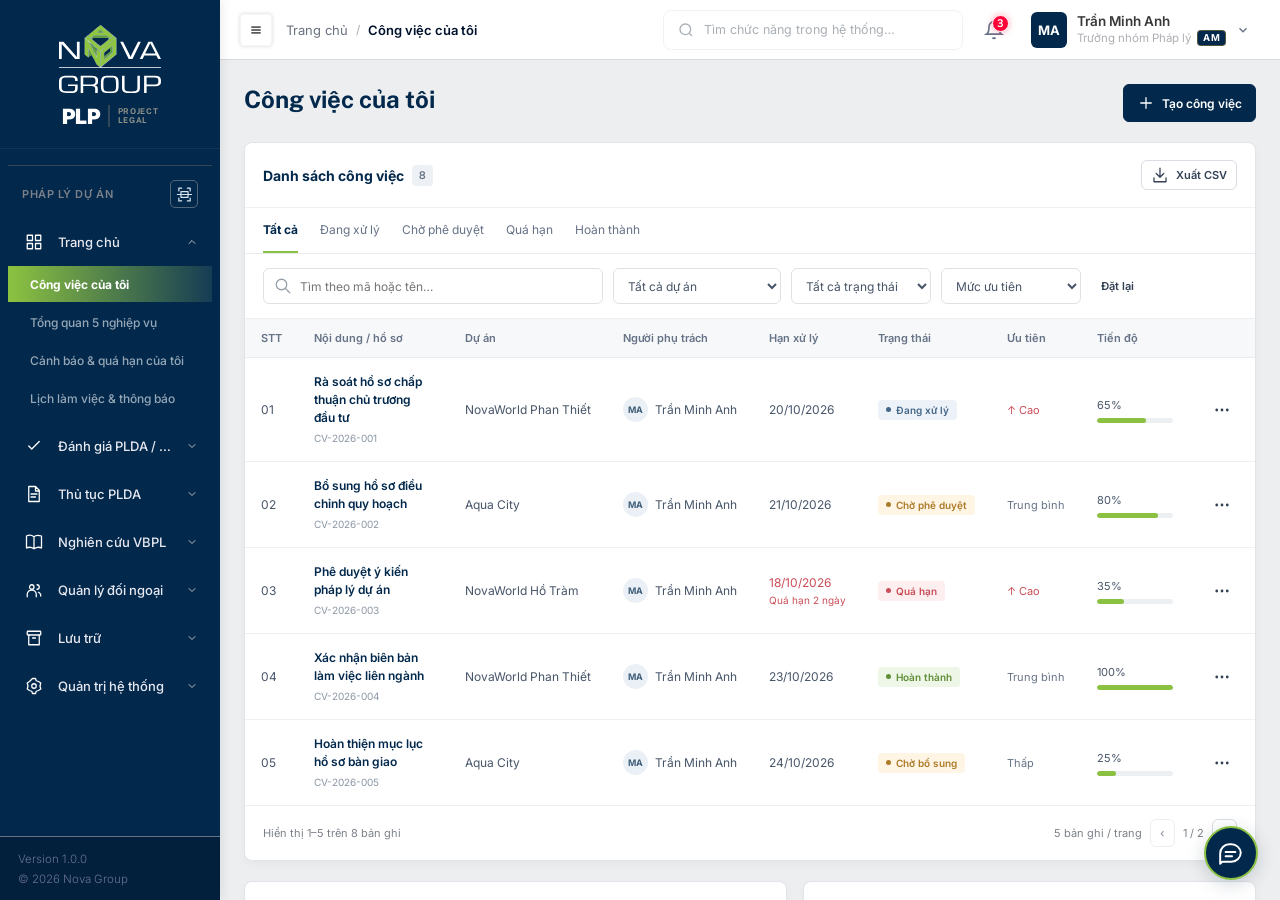
==== commit d006a7a4: "Replace IND return tab with approval timeline and attached appraisal report viewer" ====
--- a/index.html
+++ b/index.html
@@ -66,7 +66,7 @@
       margin: 4px 0;
     }
   </style>
-  <link rel="stylesheet" href="./plp.css?v=20261027-data-time">
+  <link rel="stylesheet" href="./plp.css?v=20261027-approval-timeline">
 </head>
 <body>
 
@@ -205,7 +205,7 @@
   <script src="./plp-external.js"></script>
   <script src="./plp-aqua-data.js"></script>
   <script src="./plp-aqua-chat.js"></script>
-  <script src="./plp-ma.js?v=20261027-data-time"></script>
+  <script src="./plp-ma.js?v=20261027-approval-timeline"></script>
   <script src="./plp-ma-reception.js?v=20261026-items"></script>
   <script src="./plp-users.js"></script>
 </body>
--- a/plp.css
+++ b/plp.css
@@ -95,3 +95,18 @@
 .ma-save-status{display:inline-flex;align-items:center;gap:6px;font-size:11px;line-height:1.5;color:#8291A7;max-width:100%;white-space:normal}
 .ma-save-status::before{content:'';width:6px;height:6px;border-radius:50%;background:currentColor;flex:none}
 .ma-save-status.saved{color:#568A2F}.ma-save-status.dirty,.ma-save-status.draft{color:#AC741B}.ma-save-status.error{color:#BA3444}
+.ma-approval-flow{display:grid;grid-template-columns:repeat(2,minmax(0,1fr));gap:14px;margin-bottom:22px}
+.ma-approval-flow>div{display:flex;flex-direction:column;gap:8px;padding:18px;border:1px solid #DFE5EB;border-radius:6px;background:#F7F9FB;color:#667286}
+.ma-approval-flow>div.active{background:#F4F8EC;border-color:#8BC141;color:#02284C}.ma-approval-flow>div.done{background:#EDF6E7;color:#547F2C}
+.ma-approval-flow span{font-size:12px}.ma-approval-comment{padding:16px 18px;background:#F7F9FB;border:1px solid #E1E6EC;border-radius:6px;margin:18px 0}
+.ma-approval-comment p{white-space:pre-wrap;line-height:1.7;margin:10px 0 0}@media(max-width:600px){.ma-approval-flow{grid-template-columns:1fr}}
+.ma-approval-attachment{display:flex;align-items:center;gap:16px;padding:20px;border:1px solid #DFE5EB;background:#F8FAFC;border-radius:7px}
+.ma-approval-attachment>.icon{width:30px;height:30px;color:#547F2C;flex:none}.ma-approval-attachment>div{display:flex;flex:1;flex-direction:column;gap:6px;min-width:0}.ma-approval-attachment span,.ma-approval-attachment small{font-size:12px;color:#8291A7;overflow-wrap:anywhere}
+.ma-approval-toolbar{margin-bottom:30px}.ma-approval-timeline{list-style:none;padding:0;margin:20px 0}
+.ma-timeline-event{display:grid;grid-template-columns:170px 22px 48px minmax(0,1fr);gap:18px;position:relative;min-height:130px;padding:0 0 30px}
+.ma-timeline-time{text-align:right;display:flex;align-items:flex-end;flex-direction:column;gap:10px;font-size:12px;color:#667286}.ma-timeline-time>span{background:#EAF1F8;color:#3C668D;border-radius:20px;padding:5px 12px;font-weight:600}
+.ma-timeline-event.approved .ma-timeline-time>span,.ma-timeline-event.head-reviewed .ma-timeline-time>span{background:#EAF4E1;color:#547F2C}.ma-timeline-event.revision .ma-timeline-time>span{background:#FFF2DB;color:#AC741B}
+.ma-timeline-point{position:relative;display:flex;justify-content:center}.ma-timeline-point::before{position:absolute;content:'';width:3px;background:#E1E6EC;top:0;bottom:-30px}.ma-timeline-point::after{position:relative;content:'';width:9px;height:9px;margin-top:6px;border:2px solid #8BC141;background:white;border-radius:50%;box-sizing:border-box}.ma-timeline-event:last-child .ma-timeline-point::before{bottom:30px}
+.ma-timeline-avatar{display:flex;align-items:center;justify-content:center;width:46px;height:46px;border-radius:50%;background:#EDF2E7;color:#547F2C;font-size:13px;font-weight:600}
+.ma-timeline-content>strong{display:block;color:#02284C;font-size:14px}.ma-timeline-content>small{display:block;color:#8291A7;margin-top:6px;font-size:12px}.ma-timeline-content p{font-size:12px;line-height:1.7;color:#667286;margin:10px 0 0;white-space:pre-wrap;overflow-wrap:anywhere}
+@media(max-width:650px){.ma-approval-attachment{flex-wrap:wrap;padding:14px}.ma-approval-attachment>div{flex:1 1 calc(100% - 64px)}.ma-approval-attachment>.btn{margin-left:46px;flex:none}.ma-timeline-event{grid-template-columns:14px 36px minmax(0,1fr);gap:10px;padding-bottom:25px}.ma-timeline-time{grid-column:3;grid-row:1;text-align:left;align-items:flex-start;gap:7px}.ma-timeline-point{grid-column:1;grid-row:1/3}.ma-timeline-avatar{grid-column:2;grid-row:1;width:34px;height:34px;font-size:11px}.ma-timeline-content{grid-column:3;grid-row:2}.ma-timeline-point::before{bottom:-25px}.ma-timeline-time>span{padding:3px 9px}}
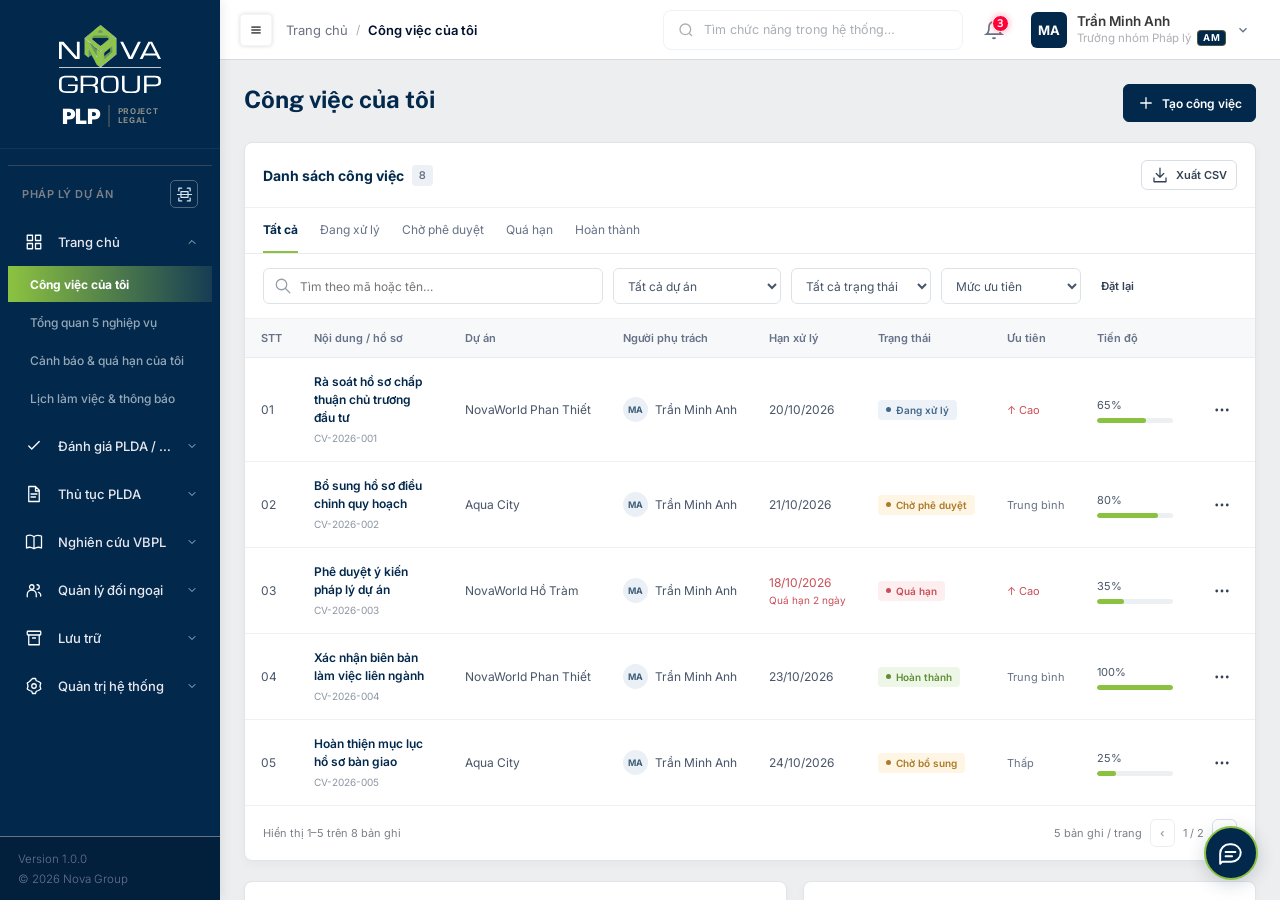
==== commit d8a484f9: "Show personnel names and job titles in approval timeline and rename review step" ====
--- a/index.html
+++ b/index.html
@@ -66,7 +66,7 @@
       margin: 4px 0;
     }
   </style>
-  <link rel="stylesheet" href="./plp.css?v=20261027-approval-timeline">
+  <link rel="stylesheet" href="./plp.css?v=20261027-timeline-people">
 </head>
 <body>
 
@@ -205,7 +205,7 @@
   <script src="./plp-external.js"></script>
   <script src="./plp-aqua-data.js"></script>
   <script src="./plp-aqua-chat.js"></script>
-  <script src="./plp-ma.js?v=20261027-approval-timeline"></script>
+  <script src="./plp-ma.js?v=20261027-timeline-people"></script>
   <script src="./plp-ma-reception.js?v=20261026-items"></script>
   <script src="./plp-users.js"></script>
 </body>
--- a/plp.css
+++ b/plp.css
@@ -110,3 +110,8 @@
 .ma-timeline-avatar{display:flex;align-items:center;justify-content:center;width:46px;height:46px;border-radius:50%;background:#EDF2E7;color:#547F2C;font-size:13px;font-weight:600}
 .ma-timeline-content>strong{display:block;color:#02284C;font-size:14px}.ma-timeline-content>small{display:block;color:#8291A7;margin-top:6px;font-size:12px}.ma-timeline-content p{font-size:12px;line-height:1.7;color:#667286;margin:10px 0 0;white-space:pre-wrap;overflow-wrap:anywhere}
 @media(max-width:650px){.ma-approval-attachment{flex-wrap:wrap;padding:14px}.ma-approval-attachment>div{flex:1 1 calc(100% - 64px)}.ma-approval-attachment>.btn{margin-left:46px;flex:none}.ma-timeline-event{grid-template-columns:14px 36px minmax(0,1fr);gap:10px;padding-bottom:25px}.ma-timeline-time{grid-column:3;grid-row:1;text-align:left;align-items:flex-start;gap:7px}.ma-timeline-point{grid-column:1;grid-row:1/3}.ma-timeline-avatar{grid-column:2;grid-row:1;width:34px;height:34px;font-size:11px}.ma-timeline-content{grid-column:3;grid-row:2}.ma-timeline-point::before{bottom:-25px}.ma-timeline-time>span{padding:3px 9px}}
+.ma-approval-email-fields{margin:18px 0}.ma-approval-email-fields input{width:100%;box-sizing:border-box}
+.ma-reviewer-cards{display:grid;grid-template-columns:repeat(2,minmax(0,1fr));gap:16px;margin:22px 0 30px}.ma-reviewer-card{display:flex;align-items:flex-start;flex-direction:column;gap:8px;border:1px solid #DFE5EB;border-radius:6px;background:#F8FAFC;padding:18px;min-width:0}.ma-reviewer-card.active{border-color:#8BC141;background:#F7FAF2}.ma-reviewer-card.done{background:#F1F6EC}.ma-reviewer-card>span,.ma-reviewer-card>small{overflow-wrap:anywhere;color:#667286;font-size:12px}.ma-reviewer-card .btn{margin-top:5px}
+.ma-review-screen-head{display:flex;justify-content:space-between;align-items:center;gap:16px;margin:24px 0 18px}.ma-review-screen-head h2{font-size:20px;color:#02284C;margin:0 0 8px}.ma-review-screen-head p{font-size:12px;color:#667286;margin:0;overflow-wrap:anywhere}
+.ma-review-screen{display:grid;grid-template-columns:minmax(0,1.7fr) minmax(310px,1fr);gap:20px;align-items:start}.ma-review-report{max-height:75vh;overflow:auto;padding:18px}.ma-review-report .ma-report-preview{margin:0;padding:22px}.ma-review-decision .detail-meta{grid-template-columns:1fr}.ma-review-decision fieldset{border:0;padding:0;min-width:0}.ma-review-decision-actions{flex-direction:column;align-items:stretch;margin-top:16px}.ma-review-decision-actions .btn{justify-content:center}.ma-review-decision .ma-approval-comment{margin:16px 0}.ma-review-screen .panel{min-width:0}
+@media(max-width:950px){.ma-review-screen{grid-template-columns:1fr}.ma-review-decision{grid-row:1}}@media(max-width:600px){.ma-reviewer-cards{grid-template-columns:1fr}.ma-review-screen-head{align-items:flex-start;flex-direction:column}.ma-review-report{padding:10px}.ma-review-report .ma-report-preview{padding:14px}}
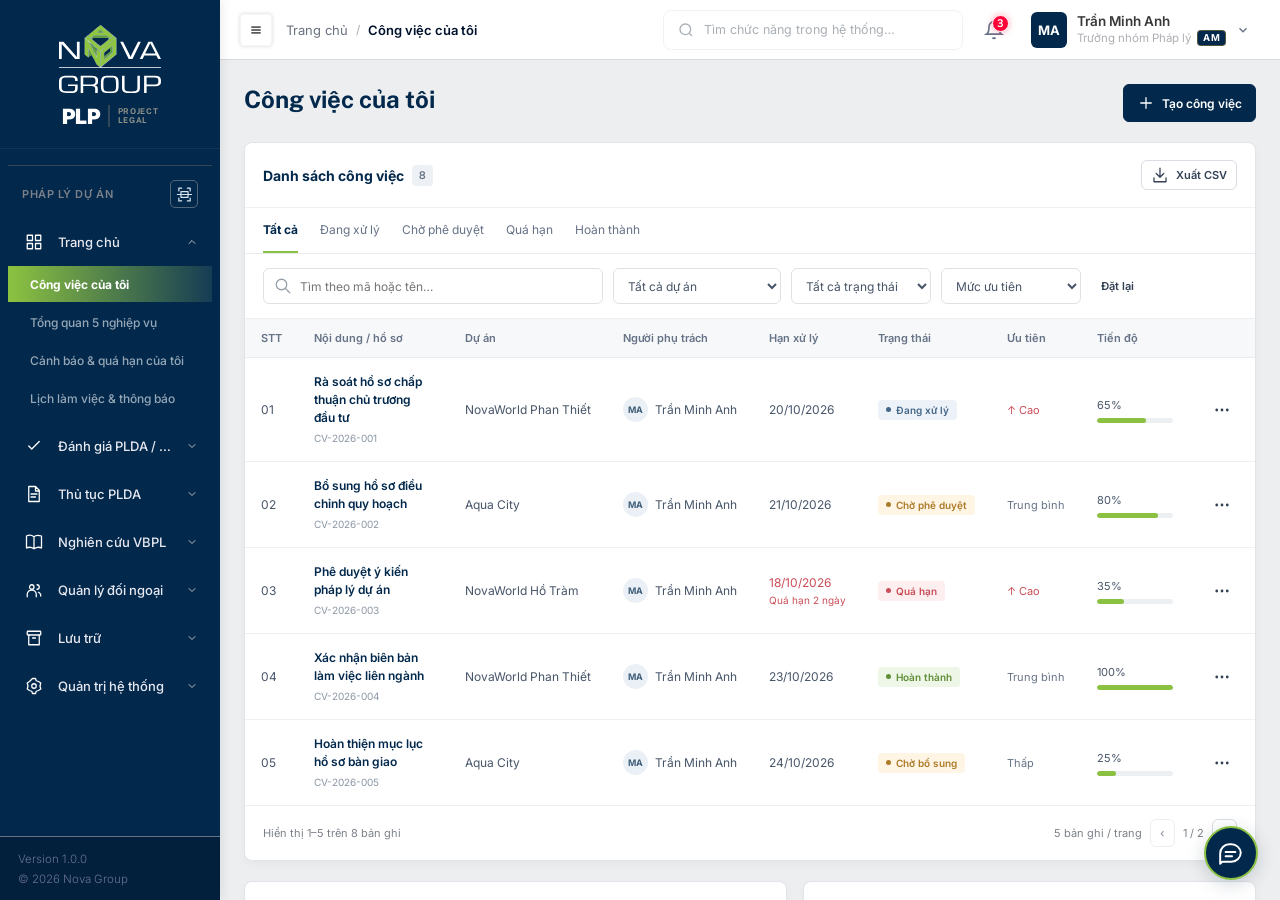
==== commit 27d7d3ef: "Show PLDA work hierarchy and reference tasks with correct work labels" ====
--- a/index.html
+++ b/index.html
@@ -66,7 +66,7 @@
       margin: 4px 0;
     }
   </style>
-  <link rel="stylesheet" href="./plp.css?v=20261027-timeline-people">
+  <link rel="stylesheet" href="./plp.css?v=20261028-procedure-work">
 </head>
 <body>
 
@@ -196,8 +196,8 @@
   <div id="overlay" class="overlay" hidden></div>
   <div id="toast" class="toast" role="status" hidden></div>
   <script src="./plp-data.js"></script>
-  <script src="./plp.js"></script>
-  <script src="./plp-scan.js"></script>
+  <script src="./plp.js?v=20261028-procedure-work"></script>
+  <script src="./plp-scan.js?v=20261028-procedure-work"></script>
   <script src="./plp-research-data.js"></script>
   <script src="./plp-research.js"></script>
   <script src="./plp-archive-data.js"></script>
@@ -205,8 +205,9 @@
   <script src="./plp-external.js"></script>
   <script src="./plp-aqua-data.js"></script>
   <script src="./plp-aqua-chat.js"></script>
-  <script src="./plp-ma.js?v=20261027-timeline-people"></script>
-  <script src="./plp-ma-reception.js?v=20261026-items"></script>
+  <script src="./plp-ma.js?v=20261027-intake-assignment"></script>
+  <script src="./plp-ma-reception.js?v=20261027-intake-assignment"></script>
   <script src="./plp-users.js"></script>
+  <script src="./plp-procedures.js?v=20261028-procedure-work"></script>
 </body>
 </html>
--- a/plp.css
+++ b/plp.css
@@ -115,3 +115,18 @@
 .ma-review-screen-head{display:flex;justify-content:space-between;align-items:center;gap:16px;margin:24px 0 18px}.ma-review-screen-head h2{font-size:20px;color:#02284C;margin:0 0 8px}.ma-review-screen-head p{font-size:12px;color:#667286;margin:0;overflow-wrap:anywhere}
 .ma-review-screen{display:grid;grid-template-columns:minmax(0,1.7fr) minmax(310px,1fr);gap:20px;align-items:start}.ma-review-report{max-height:75vh;overflow:auto;padding:18px}.ma-review-report .ma-report-preview{margin:0;padding:22px}.ma-review-decision .detail-meta{grid-template-columns:1fr}.ma-review-decision fieldset{border:0;padding:0;min-width:0}.ma-review-decision-actions{flex-direction:column;align-items:stretch;margin-top:16px}.ma-review-decision-actions .btn{justify-content:center}.ma-review-decision .ma-approval-comment{margin:16px 0}.ma-review-screen .panel{min-width:0}
 @media(max-width:950px){.ma-review-screen{grid-template-columns:1fr}.ma-review-decision{grid-row:1}}@media(max-width:600px){.ma-reviewer-cards{grid-template-columns:1fr}.ma-review-screen-head{align-items:flex-start;flex-direction:column}.ma-review-report{padding:10px}.ma-review-report .ma-report-preview{padding:14px}}
+
+.procedure-task-heading{display:flex;align-items:center;justify-content:space-between;gap:12px;margin-bottom:10px}.procedure-task-heading h3{margin:0}.procedure-task-row{display:flex;align-items:center;gap:10px;padding:10px 0;border-bottom:1px solid #E8ECF0}.procedure-task-title{flex:1;min-width:0;padding:10px;border:1px solid #DDE2E7;border-radius:6px;font:inherit;color:#334155}.procedure-task-row input[type=checkbox]{accent-color:#719E36}.procedure-task-empty{padding:18px 0;color:#8A95A2;font-size:12px}
+
+
+.procedure-task-card{border:1px solid #E1E7ED;border-radius:8px;padding:10px 12px;margin-top:12px;background:#FAFCFE}.procedure-task-card .procedure-task-row{padding-top:0;border:0}.procedure-task-fields{display:grid;grid-template-columns:160px minmax(0,1fr);gap:16px;margin-top:4px}.procedure-task-fields input[type=date]{padding:9px;border:1px solid #DDE2E7;border-radius:6px;max-width:100%;background:#fff}.procedure-upload{width:fit-content;cursor:pointer}.procedure-evidence-row{display:flex;gap:8px;align-items:center;justify-content:space-between}.procedure-evidence-row .record-link{overflow-wrap:anywhere;text-align:left;min-width:0}.procedure-evidence{display:grid;gap:6px}@media(max-width:480px){.procedure-task-fields{grid-template-columns:1fr}}
+
+
+.ma-viewed-evidence{padding:14px;border:1px solid #DFE7EE;border-radius:6px;margin:0 0 18px;background:#FBFCFE}.ma-viewed-evidence-row{display:flex;align-items:center;gap:10px;margin-top:10px}.ma-viewed-evidence-row input[type=text]{flex:1;min-width:0;border:1px solid #DDE2E7;border-radius:5px;padding:10px;font:inherit}.ma-viewed-evidence-row input[type=checkbox]{accent-color:#719E36}
+
+
+.pt-drawer{width:min(1280px,96vw)}.pt-drawer .drawer-body{padding:0;background:#F6F8FA}.pt-context{display:flex;justify-content:space-between;align-items:center;gap:24px;padding:20px 24px;background:#fff;border-bottom:1px solid #E1E7ED}.pt-context>div:first-child{display:grid;gap:7px}.pt-context strong{color:#02284C;font-size:16px}.pt-context small{color:#8492A2;font-size:11px}.pt-root-metric{display:grid;gap:5px;text-align:right;white-space:nowrap}.pt-root-metric span{font-size:11px;color:#708095}.pt-root-metric strong{font-size:27px;color:#719E36}.pt-layout{display:grid;grid-template-columns:42% minmax(0,1fr);min-height:540px}.pt-tree{padding:20px 16px;border-right:1px solid #E1E7ED;background:#F8FAFC}.pt-tree-heading{display:flex;justify-content:space-between;align-items:center;margin-bottom:16px;color:#02284C;font-size:13px}.pt-tree-heading small{font-size:10px;color:#8492A2}.pt-tree ul{list-style:none;padding:0;margin:0}.pt-tree ul ul{padding-left:17px;margin-left:10px;border-left:1px solid #CFDCE6}.pt-node{display:flex;align-items:center;gap:6px;margin:8px 0;background:white;border:1px solid #E1E7ED;border-radius:7px;padding:12px}.pt-node.active{border-color:#8BC141;box-shadow:0 0 0 1px #8BC141;background:#FAFDF5}.pt-node-select{border:0;background:none;padding:0;text-align:left;min-width:0;flex:1;cursor:pointer;display:grid;gap:7px;color:#02284C}.pt-node-select strong{font-size:12px;line-height:1.55;overflow-wrap:anywhere}.pt-node-select small{font-size:10px;color:#7E8C9D}.pt-level{font-size:9px;color:#6C873D;letter-spacing:.25px;font-weight:600}.pt-node-metric{display:grid;gap:6px;text-align:right;min-width:57px}.pt-node-metric strong{font-size:14px;color:#02284C}.pt-node-metric small{font-size:9px;color:#8190A1}.pt-node-progress{height:4px;background:#EBEFF3;border-radius:3px;overflow:hidden}.pt-node-progress i{display:block;height:100%;background:#8BC141}.pt-editor{padding:24px;background:#fff}.pt-editor-heading h3{font-size:18px;color:#02284C;line-height:1.55;margin:7px 0 20px}.pt-fields{display:grid;gap:16px}.pt-fields .select{width:100%;max-width:100%;font-size:12px}.pt-fields input{padding:10px;border:1px solid #DDE2E7;border-radius:6px;background:#fff;color:#334155;font:inherit}.pt-fields input[readonly]{background:#F6F8FA}.pt-progress-summary{display:grid;grid-template-columns:1fr auto;gap:8px;padding:14px;background:#F3F7EC;border-radius:6px;color:#385922;font-size:12px}.pt-progress-summary strong{font-size:20px}.pt-progress-summary small{grid-column:1/-1;color:#7C8B70;font-size:10px}.pt-allocation{margin-top:24px;border:1px solid #E1E7ED;padding:15px;border-radius:7px}.pt-allocation h3{font-size:13px;color:#02284C}.pt-allocation .select{width:100%}.pt-weight-row{display:flex;align-items:center;justify-content:space-between;gap:16px;font-size:12px;padding:12px 0;border-bottom:1px solid #E8ECF0;color:#334155}.pt-weight-row input{width:75px;border:1px solid #DDE2E7;border-radius:5px;padding:8px;color:#02284C}.pt-weight-row label{white-space:nowrap}.pt-weight-total{font-size:12px;font-weight:600;color:#719E36;margin:14px 0}.pt-weight-total.invalid{color:#C34444}.pt-add-child{margin-top:20px}.pt-add-child p{margin-top:9px}.pt-note{margin-top:24px}.pt-note textarea{min-height:80px}.pt-delete{margin-top:14px;color:#B74444}.pt-drawer .drawer-foot #ptSaveState{margin-right:auto}.pt-editor .procedure-tasks{margin-top:24px}@media(max-width:850px){.pt-layout{grid-template-columns:1fr}.pt-tree{border-right:0;border-bottom:1px solid #E1E7ED}.pt-context{padding:16px;gap:12px}.pt-editor{padding:16px}.pt-drawer{width:100vw}.pt-drawer .drawer-foot{flex-wrap:wrap}.pt-drawer .drawer-foot #ptSaveState{flex:1 0 100%}}
+
+
+.pt-source-note{font-size:11px;line-height:1.65;padding:11px 13px;border-radius:6px;background:#FFF8E8;color:#8A6A20;margin:0 0 18px}
+
